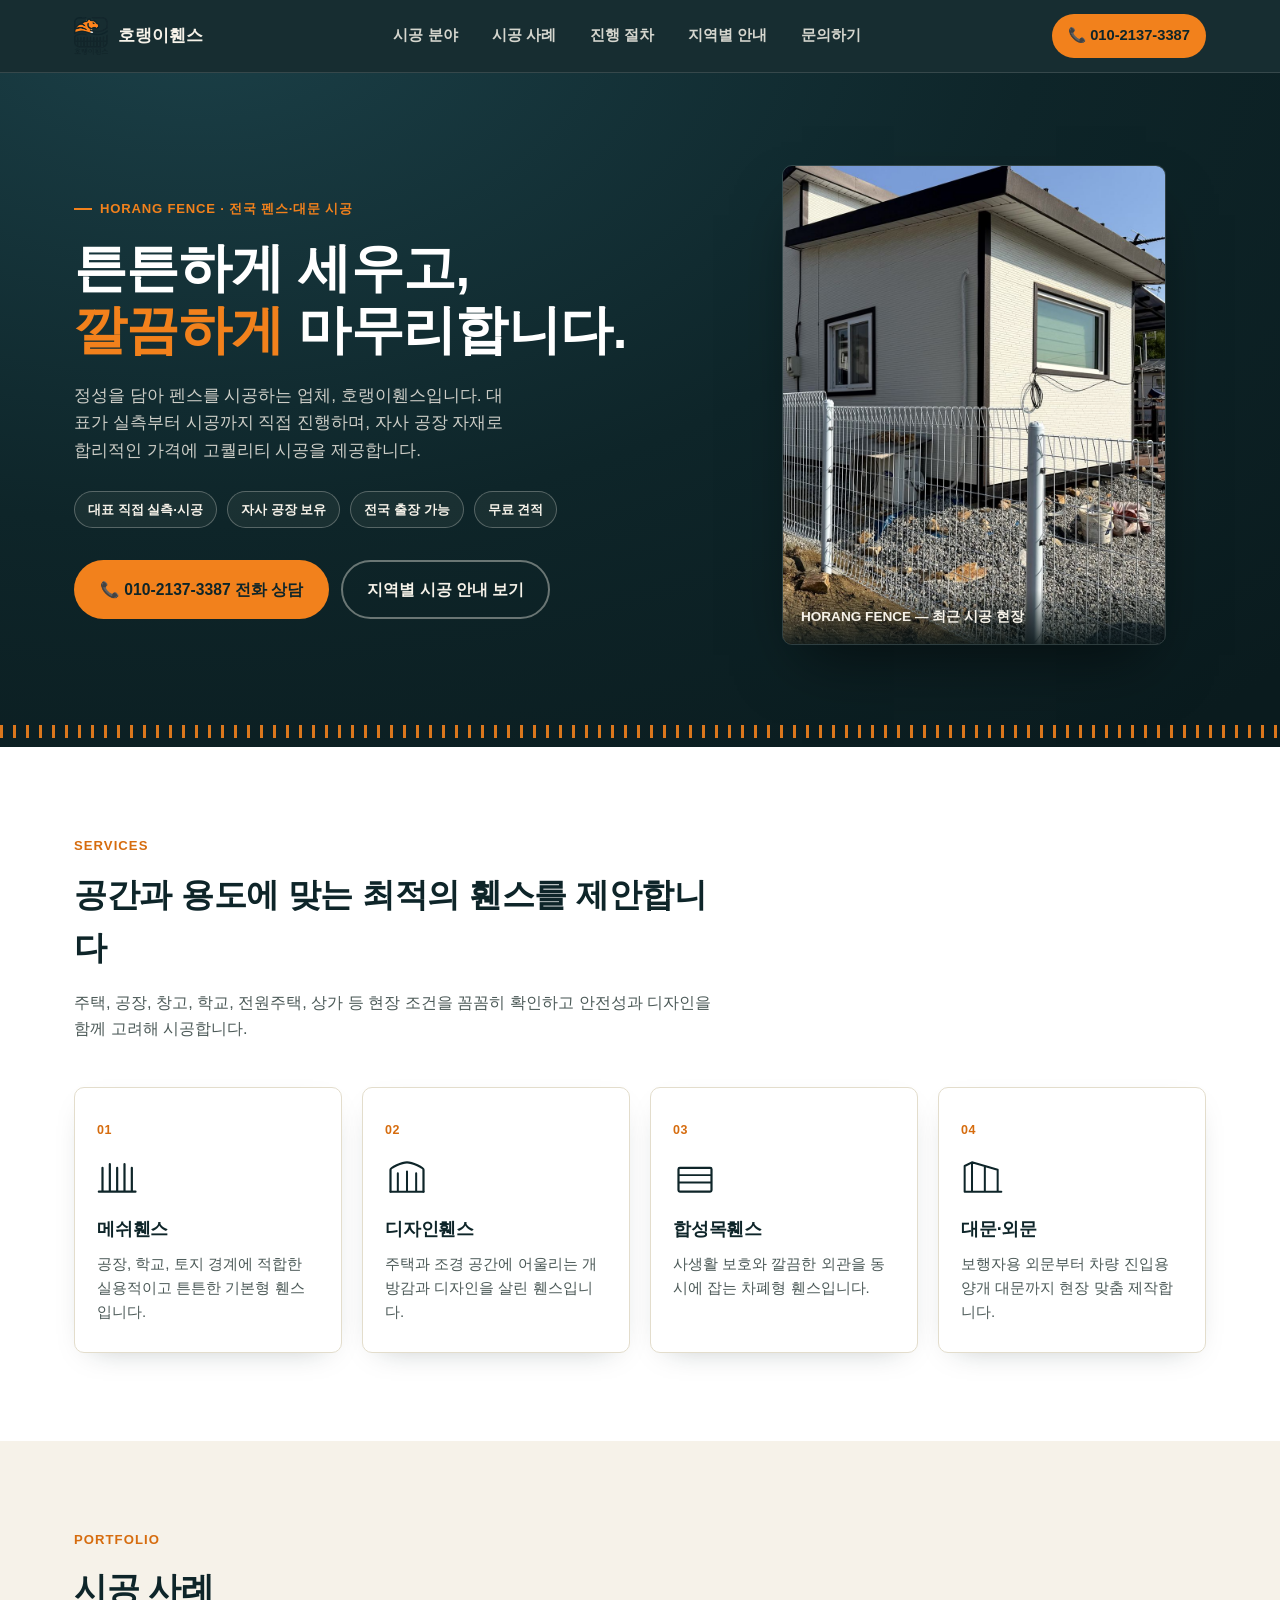
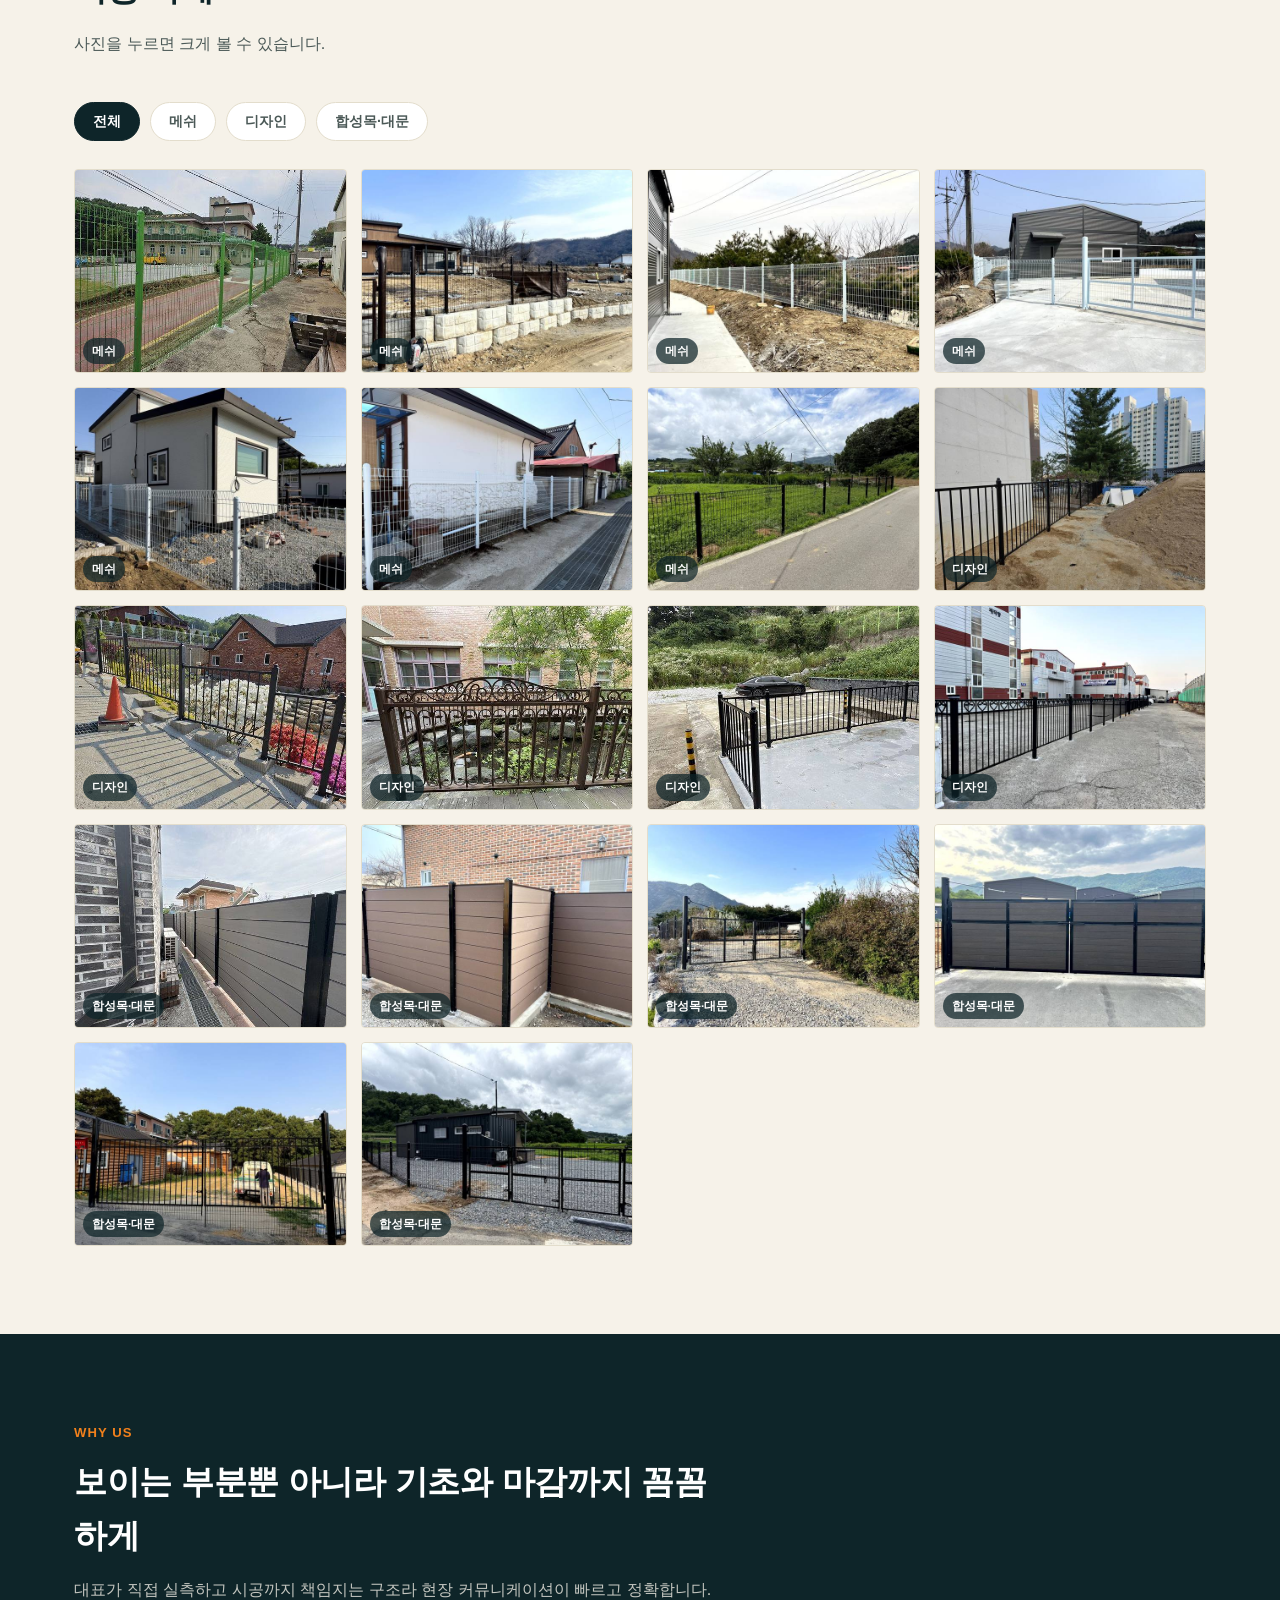
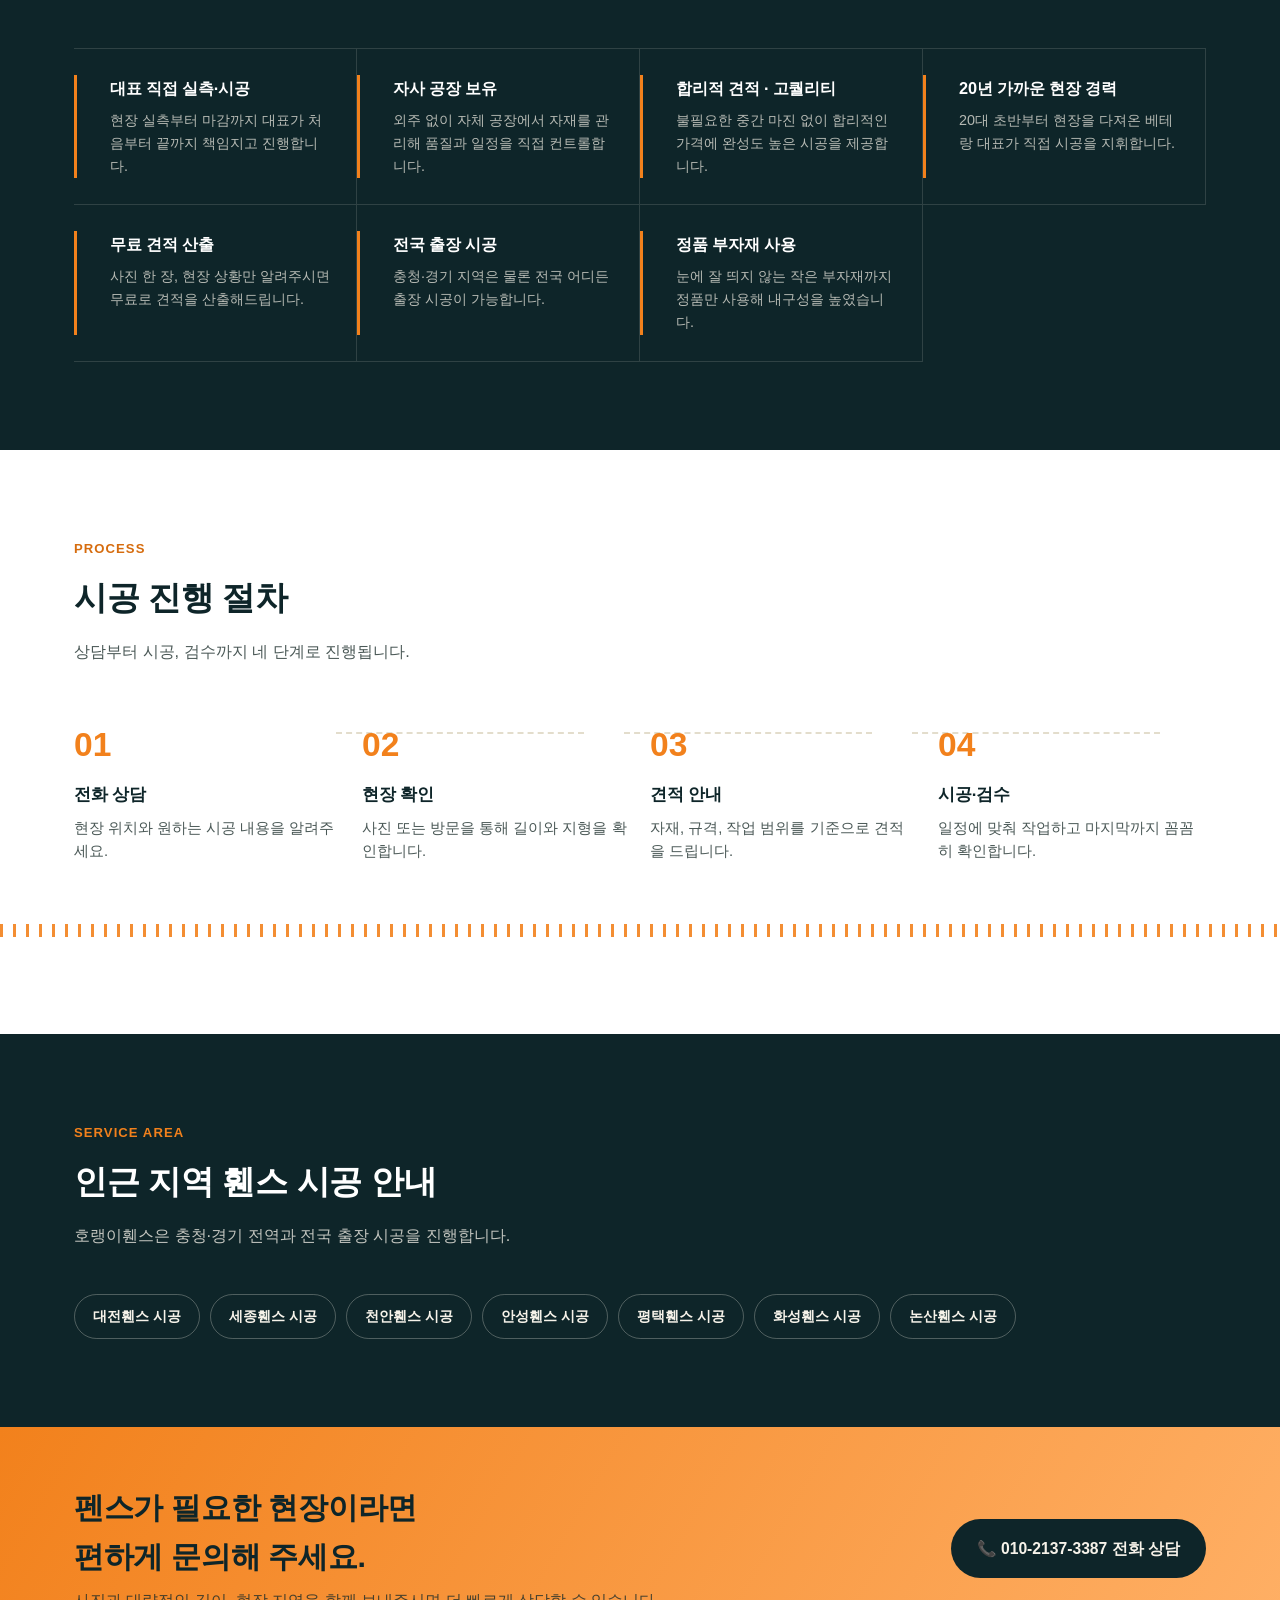
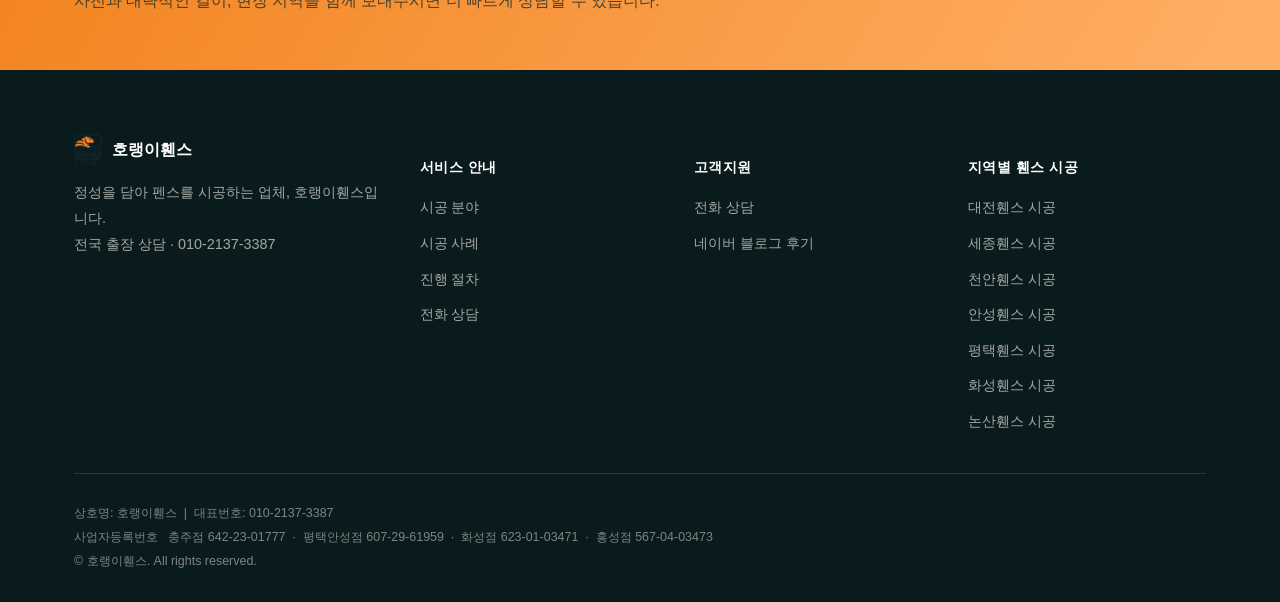
==== index.html @ 4e4700af "Add files via upload" ====
<!doctype html>
<html lang="ko">
<head>
<meta charset="UTF-8">
<meta name="viewport" content="width=device-width, initial-scale=1.0">
<title>호랭이휀스 | 전국 펜스·대문 맞춤 시공 (대전·세종·천안·안성·평택·화성·논산)</title>
<meta name="description" content="호랭이휀스은 대표가 실측부터 시공까지 직접 진행하는 전국 펜스·대문 시공 업체입니다. 대전휀스, 세종휀스, 천안휀스, 안성휀스, 평택휀스, 화성휀스, 논산휀스 등 지역별 무료 견적을 받아보세요.">
<meta name="keywords" content="대전휀스,세종휀스,천안휀스,안성휀스,평택휀스,화성휀스,논산휀스,펜스시공,메쉬휀스,디자인휀스,합성목휀스,대문시공">
<link rel="canonical" href="index.html">
<meta property="og:type" content="website">
<meta property="og:title" content="호랭이휀스 | 전국 펜스·대문 맞춤 시공 (대전·세종·천안·안성·평택·화성·논산)">
<meta property="og:description" content="호랭이휀스은 대표가 실측부터 시공까지 직접 진행하는 전국 펜스·대문 시공 업체입니다. 대전휀스, 세종휀스, 천안휀스, 안성휀스, 평택휀스, 화성휀스, 논산휀스 등 지역별 무료 견적을 받아보세요.">
<meta property="og:image" content="assets/work/work-01.jpg">
<meta property="og:locale" content="ko_KR">
<meta name="theme-color" content="#0E2529">
<link rel="stylesheet" href="css/style.css">
<script type="application/ld+json">
{
  "@context": "https://schema.org",
  "@type": "HomeAndConstructionBusiness",
  "name": "호랭이휀스",
  "image": "assets/logo.png",
  "telephone": "010-2137-3387",
  "areaServed": "전국",
  "url": "index.html"
}
</script>
</head>
<body>
<header class="site-header">
  <div class="container header-inner">
    <a href="index.html" class="brand"><img src="assets/logo.png" alt="호랭이휀스 로고" width="38" height="38">호랭이휀스</a>
    <nav class="main-nav" id="main-nav">
      <a href="index.html#services">시공 분야</a>
      <a href="index.html#works">시공 사례</a>
      <a href="index.html#process">진행 절차</a>
      <a href="index.html#areas">지역별 안내</a>
      <a href="index.html#contact">문의하기</a>
    </nav>
    <div style="display:flex; align-items:center; gap:10px;">
      <a href="tel:01021373387" class="header-cta">📞 010-2137-3387</a>
      <button class="nav-toggle" aria-label="메뉴 열기" aria-expanded="false"><span class="nav-toggle-icon"></span></button>
    </div>
  </div>
</header>
<div class="hero">
  <div class="container hero-inner">
    <div>
      <span class="eyebrow">Horang Fence · 전국 펜스·대문 시공</span>
      <h1>튼튼하게 세우고,<br><em>깔끔하게</em> 마무리합니다.</h1>
      <p class="lead">정성을 담아 펜스를 시공하는 업체, 호랭이휀스입니다. 대표가 실측부터 시공까지 직접 진행하며, 자사 공장 자재로 합리적인 가격에 고퀄리티 시공을 제공합니다.</p>
      <div class="hero-badges">
        <span class="badge">대표 직접 실측·시공</span>
        <span class="badge">자사 공장 보유</span>
        <span class="badge">전국 출장 가능</span>
        <span class="badge">무료 견적</span>
      </div>
      <div class="hero-cta">
        <a href="tel:01021373387" class="btn btn-primary">📞 010-2137-3387 전화 상담</a>
        <a href="#areas" class="btn btn-ghost">지역별 시공 안내 보기</a>
      </div>
    </div>
    <figure class="hero-figure">
      <img src="assets/work/work-14.jpg" alt="합성목휀스 시공 현장" width="1200" height="1500">
      <figcaption>HORANG FENCE — 최근 시공 현장</figcaption>
    </figure>
  </div>
  <div class="fencebar-rule"></div>
</div>
<section id="services">
  <div class="container">
    <div class="section-head">
      <span class="kicker">Services</span>
      <h2>공간과 용도에 맞는 최적의 휀스를 제안합니다</h2>
      <p>주택, 공장, 창고, 학교, 전원주택, 상가 등 현장 조건을 꼼꼼히 확인하고 안전성과 디자인을 함께 고려해 시공합니다.</p>
    </div>
    <div class="services-grid">
      <div class="service-card">
        <span class="num">01</span>
        <div class="icon"><svg viewBox="0 0 48 48" fill="none" xmlns="http://www.w3.org/2000/svg"><path d="M6 40V14M14 40V10M22 40V14M30 40V10M38 40V14M42 40H2" stroke="currentColor" stroke-width="2.4" stroke-linecap="round"/></svg></div>
        <h3>메쉬휀스</h3>
        <p>공장, 학교, 토지 경계에 적합한 실용적이고 튼튼한 기본형 휀스입니다.</p>
      </div>
      <div class="service-card">
        <span class="num">02</span>
        <div class="icon"><svg viewBox="0 0 48 48" fill="none" xmlns="http://www.w3.org/2000/svg"><path d="M6 40V16c0-2 12-8 18-8s18 6 18 8v24" stroke="currentColor" stroke-width="2.4" stroke-linecap="round" stroke-linejoin="round"/><path d="M6 40h36M14 40V20M24 40V18M34 40V20" stroke="currentColor" stroke-width="2.2" stroke-linecap="round"/></svg></div>
        <h3>디자인휀스</h3>
        <p>주택과 조경 공간에 어울리는 개방감과 디자인을 살린 휀스입니다.</p>
      </div>
      <div class="service-card">
        <span class="num">03</span>
        <div class="icon"><svg viewBox="0 0 48 48" fill="none" xmlns="http://www.w3.org/2000/svg"><rect x="6" y="14" width="36" height="26" rx="1.5" stroke="currentColor" stroke-width="2.4"/><path d="M6 22h36M6 30h36" stroke="currentColor" stroke-width="2"/></svg></div>
        <h3>합성목휀스</h3>
        <p>사생활 보호와 깔끔한 외관을 동시에 잡는 차폐형 휀스입니다.</p>
      </div>
      <div class="service-card">
        <span class="num">04</span>
        <div class="icon"><svg viewBox="0 0 48 48" fill="none" xmlns="http://www.w3.org/2000/svg"><path d="M4 40V12M4 12l8-4v32M12 8l14 4v28M26 12l14 4v24M4 40h40" stroke="currentColor" stroke-width="2.2" stroke-linecap="round" stroke-linejoin="round"/></svg></div>
        <h3>대문·외문</h3>
        <p>보행자용 외문부터 차량 진입용 양개 대문까지 현장 맞춤 제작합니다.</p>
      </div>
    </div>
  </div>
</section>
<section id="works" class="section-cream">
  <div class="container">
    <div class="section-head">
      <span class="kicker">Portfolio</span>
      <h2>시공 사례</h2>
      <p>사진을 누르면 크게 볼 수 있습니다.</p>
    </div>
    <div class="gallery-tabs">
      <button class="gallery-tab is-active" data-filter="all">전체</button>
      <button class="gallery-tab" data-filter="mesh">메쉬</button>
      <button class="gallery-tab" data-filter="design">디자인</button>
      <button class="gallery-tab" data-filter="composite">합성목·대문</button>
    </div>
    <div class="gallery-grid">
      <div class="gallery-item" data-cat="mesh" data-full="assets/work/work-03.jpg">
        <img src="assets/work-thumb/work-03.jpg" alt="메쉬휀스 시공 - 학교 경계" loading="lazy" width="640" height="480">
        <span class="tag">메쉬</span>
      </div>
      <div class="gallery-item" data-cat="mesh" data-full="assets/work/work-08.jpg">
        <img src="assets/work-thumb/work-08.jpg" alt="메쉬휀스 시공 - 부지 경계 옹벽" loading="lazy" width="640" height="480">
        <span class="tag">메쉬</span>
      </div>
      <div class="gallery-item" data-cat="mesh" data-full="assets/work/work-09.jpg">
        <img src="assets/work-thumb/work-09.jpg" alt="메쉬휀스 시공 - 전원주택 부지" loading="lazy" width="640" height="480">
        <span class="tag">메쉬</span>
      </div>
      <div class="gallery-item" data-cat="mesh" data-full="assets/work/work-11.jpg">
        <img src="assets/work-thumb/work-11.jpg" alt="메쉬휀스 시공 - 공장 진입로" loading="lazy" width="640" height="480">
        <span class="tag">메쉬</span>
      </div>
      <div class="gallery-item" data-cat="mesh" data-full="assets/work/work-14.jpg">
        <img src="assets/work-thumb/work-14.jpg" alt="메쉬휀스 시공 - 주택 외곽" loading="lazy" width="640" height="480">
        <span class="tag">메쉬</span>
      </div>
      <div class="gallery-item" data-cat="mesh" data-full="assets/work/work-15.jpg">
        <img src="assets/work-thumb/work-15.jpg" alt="메쉬휀스 시공 - 주택 마당" loading="lazy" width="640" height="480">
        <span class="tag">메쉬</span>
      </div>
      <div class="gallery-item" data-cat="mesh" data-full="assets/work/work-17.jpg">
        <img src="assets/work-thumb/work-17.jpg" alt="메쉬휀스 시공 - 농지 경계" loading="lazy" width="640" height="480">
        <span class="tag">메쉬</span>
      </div>
      <div class="gallery-item" data-cat="design" data-full="assets/work/work-01.jpg">
        <img src="assets/work-thumb/work-01.jpg" alt="디자인휀스 시공 - 아파트 옹벽 상단" loading="lazy" width="640" height="480">
        <span class="tag">디자인</span>
      </div>
      <div class="gallery-item" data-cat="design" data-full="assets/work/work-02.jpg">
        <img src="assets/work-thumb/work-02.jpg" alt="디자인휀스 시공 - 주택 화단" loading="lazy" width="640" height="480">
        <span class="tag">디자인</span>
      </div>
      <div class="gallery-item" data-cat="design" data-full="assets/work/work-04.jpg">
        <img src="assets/work-thumb/work-04.jpg" alt="디자인휀스 시공 - 조경 데크" loading="lazy" width="640" height="480">
        <span class="tag">디자인</span>
      </div>
      <div class="gallery-item" data-cat="design" data-full="assets/work/work-06.jpg">
        <img src="assets/work-thumb/work-06.jpg" alt="디자인휀스 시공 - 주차장 경계" loading="lazy" width="640" height="480">
        <span class="tag">디자인</span>
      </div>
      <div class="gallery-item" data-cat="design" data-full="assets/work/work-10.jpg">
        <img src="assets/work-thumb/work-10.jpg" alt="디자인휀스 시공 - 공장 하트무늬" loading="lazy" width="640" height="480">
        <span class="tag">디자인</span>
      </div>
      <div class="gallery-item" data-cat="composite" data-full="assets/work/work-05.jpg">
        <img src="assets/work-thumb/work-05.jpg" alt="합성목휀스 시공 - 주택 차폐" loading="lazy" width="640" height="480">
        <span class="tag">합성목·대문</span>
      </div>
      <div class="gallery-item" data-cat="composite" data-full="assets/work/work-07.jpg">
        <img src="assets/work-thumb/work-07.jpg" alt="합성목휀스 시공 - 모서리 마감" loading="lazy" width="640" height="480">
        <span class="tag">합성목·대문</span>
      </div>
      <div class="gallery-item" data-cat="composite" data-full="assets/work/work-12.jpg">
        <img src="assets/work-thumb/work-12.jpg" alt="대문 시공 - 농가 진입로" loading="lazy" width="640" height="480">
        <span class="tag">합성목·대문</span>
      </div>
      <div class="gallery-item" data-cat="composite" data-full="assets/work/work-13.jpg">
        <img src="assets/work-thumb/work-13.jpg" alt="대문 시공 - 공장 창고" loading="lazy" width="640" height="480">
        <span class="tag">합성목·대문</span>
      </div>
      <div class="gallery-item" data-cat="composite" data-full="assets/work/work-16.jpg">
        <img src="assets/work-thumb/work-16.jpg" alt="대문 시공 - 전원주택" loading="lazy" width="640" height="480">
        <span class="tag">합성목·대문</span>
      </div>
      <div class="gallery-item" data-cat="composite" data-full="assets/work/work-18.jpg">
        <img src="assets/work-thumb/work-18.jpg" alt="대문 시공 - 컨테이너 하우스" loading="lazy" width="640" height="480">
        <span class="tag">합성목·대문</span>
      </div>
    </div>
  </div>
</section>
<section class="section-navy">
  <div class="container">
    <div class="section-head">
      <span class="kicker">Why Us</span>
      <h2>보이는 부분뿐 아니라 기초와 마감까지 꼼꼼하게</h2>
      <p>대표가 직접 실측하고 시공까지 책임지는 구조라 현장 커뮤니케이션이 빠르고 정확합니다.</p>
    </div>
    <div class="why-grid">
      <div class="why-item">
        <h4>대표 직접 실측·시공</h4>
        <p>현장 실측부터 마감까지 대표가 처음부터 끝까지 책임지고 진행합니다.</p>
      </div>
      <div class="why-item">
        <h4>자사 공장 보유</h4>
        <p>외주 없이 자체 공장에서 자재를 관리해 품질과 일정을 직접 컨트롤합니다.</p>
      </div>
      <div class="why-item">
        <h4>합리적 견적 · 고퀄리티</h4>
        <p>불필요한 중간 마진 없이 합리적인 가격에 완성도 높은 시공을 제공합니다.</p>
      </div>
      <div class="why-item">
        <h4>20년 가까운 현장 경력</h4>
        <p>20대 초반부터 현장을 다져온 베테랑 대표가 직접 시공을 지휘합니다.</p>
      </div>
      <div class="why-item">
        <h4>무료 견적 산출</h4>
        <p>사진 한 장, 현장 상황만 알려주시면 무료로 견적을 산출해드립니다.</p>
      </div>
      <div class="why-item">
        <h4>전국 출장 시공</h4>
        <p>충청·경기 지역은 물론 전국 어디든 출장 시공이 가능합니다.</p>
      </div>
      <div class="why-item">
        <h4>정품 부자재 사용</h4>
        <p>눈에 잘 띄지 않는 작은 부자재까지 정품만 사용해 내구성을 높였습니다.</p>
      </div>
    </div>
  </div>
</section>
<section id="process">
  <div class="container">
    <div class="section-head">
      <span class="kicker">Process</span>
      <h2>시공 진행 절차</h2>
      <p>상담부터 시공, 검수까지 네 단계로 진행됩니다.</p>
    </div>
    <div class="process-list">
      <div class="process-item">
        <span class="step-no">01</span>
        <h4>전화 상담</h4>
        <p>현장 위치와 원하는 시공 내용을 알려주세요.</p>
      </div>
      <div class="process-item">
        <span class="step-no">02</span>
        <h4>현장 확인</h4>
        <p>사진 또는 방문을 통해 길이와 지형을 확인합니다.</p>
      </div>
      <div class="process-item">
        <span class="step-no">03</span>
        <h4>견적 안내</h4>
        <p>자재, 규격, 작업 범위를 기준으로 견적을 드립니다.</p>
      </div>
      <div class="process-item">
        <span class="step-no">04</span>
        <h4>시공·검수</h4>
        <p>일정에 맞춰 작업하고 마지막까지 꼼꼼히 확인합니다.</p>
      </div>
    </div>
  </div>
  <div class="fencebar-rule" style="margin-top:60px;"></div>
</section>
<section id="areas" class="section-navy">
  <div class="container">
    <div class="section-head">
      <span class="kicker">Service Area</span>
      <h2>인근 지역 휀스 시공 안내</h2>
      <p>호랭이휀스은 충청·경기 전역과 전국 출장 시공을 진행합니다.</p>
    </div>
    <div class="related-cities">
        <a class="" href="daejeon.html">대전휀스 시공</a>
        <a class="" href="sejong.html">세종휀스 시공</a>
        <a class="" href="cheonan.html">천안휀스 시공</a>
        <a class="" href="anseong.html">안성휀스 시공</a>
        <a class="" href="pyeongtaek.html">평택휀스 시공</a>
        <a class="" href="hwaseong.html">화성휀스 시공</a>
        <a class="" href="nonsan.html">논산휀스 시공</a>
        
    </div>
  </div>
</section>
<div class="cta-band">
  <div class="container inner">
    <div>
      <h2>펜스가 필요한 현장이라면<br>편하게 문의해 주세요.</h2>
      <p>사진과 대략적인 길이, 현장 지역을 함께 보내주시면 더 빠르게 상담할 수 있습니다.</p>
    </div>
    <a href="tel:01021373387" class="btn btn-dark">📞 010-2137-3387 전화 상담</a>
  </div>
</div>
<footer class="site-footer">
  <div class="container">
    <div class="footer-grid">
      <div>
        <div class="footer-brand"><img src="assets/logo.png" alt="호랭이휀스 로고">호랭이휀스</div>
        <p style="font-size:.9rem; line-height:1.8;">정성을 담아 펜스를 시공하는 업체, 호랭이휀스입니다.<br>전국 출장 상담 · 010-2137-3387</p>
      </div>
      <div class="footer-col">
        <h5>서비스 안내</h5>
        <ul>
          <li><a href="index.html#services">시공 분야</a></li>
          <li><a href="index.html#works">시공 사례</a></li>
          <li><a href="index.html#process">진행 절차</a></li>
          <li><a href="index.html#contact">전화 상담</a></li>
        </ul>
      </div>
      <div class="footer-col">
        <h5>고객지원</h5>
        <ul>
          <li><a href="tel:01021373387">전화 상담</a></li>
          <li><a href="https://blog.naver.com/hanbada100" target="_blank" rel="noopener">네이버 블로그 후기</a></li>
        </ul>
      </div>
      <div class="footer-col">
        <h5>지역별 휀스 시공</h5>
        <ul>
        <li><a href="daejeon.html">대전휀스 시공</a></li>
        <li><a href="sejong.html">세종휀스 시공</a></li>
        <li><a href="cheonan.html">천안휀스 시공</a></li>
        <li><a href="anseong.html">안성휀스 시공</a></li>
        <li><a href="pyeongtaek.html">평택휀스 시공</a></li>
        <li><a href="hwaseong.html">화성휀스 시공</a></li>
        <li><a href="nonsan.html">논산휀스 시공</a></li>
        </ul>
      </div>
    </div>
    <div class="footer-bottom">
      <div class="footer-legal">
        상호명: 호랭이휀스 &nbsp;|&nbsp; 대표번호: 010-2137-3387<br>
        사업자등록번호 &nbsp; 충주점 642-23-01777 &nbsp;·&nbsp;
        평택안성점 607-29-61959 &nbsp;·&nbsp;
        화성점 623-01-03471 &nbsp;·&nbsp;
        홍성점 567-04-03473<br>
        © 호랭이휀스. All rights reserved.
      </div>
    </div>
  </div>
</footer>
<div class="lightbox" id="lightbox">
  <button class="lightbox-close" aria-label="닫기">&times;</button>
  <img src="" alt="">
</div>
<script src="js/main.js"></script>
</body>
</html>
---- css/style.css ----
/* ===========================================================
   호랭이휀스 — brand tokens
   =========================================================== */
:root{
  --navy: #0E2529;
  --navy-2: #14343A;
  --navy-3: #1B4048;
  --orange: #F2811C;
  --orange-dark: #D66C0E;
  --cream: #F6F2E9;
  --paper: #FFFFFF;
  --ink: #17221F;
  --ink-soft: #4B5957;
  --line: #E3DDCC;
  --line-dark: rgba(246,242,233,0.14);

  --font-display: "Pretendard", -apple-system, "Malgun Gothic", sans-serif;
  --font-body: "Pretendard", -apple-system, "Malgun Gothic", sans-serif;

  --radius: 4px;
  --radius-lg: 10px;
  --shadow-card: 0 10px 30px -18px rgba(14,37,41,0.35);
  --maxw: 1180px;
}

@font-face{
  font-family: "Pretendard";
  src: url("https://cdn.jsdelivr.net/gh/orioncactus/pretendard@v1.3.9/dist/web/variable/woff2/PretendardVariable.woff2") format("woff2-variations");
  font-weight: 45 920;
  font-display: swap;
}

*, *::before, *::after{ box-sizing: border-box; }
html{ scroll-behavior: smooth; }
body{
  margin:0;
  font-family: var(--font-body);
  color: var(--ink);
  background: var(--paper);
  -webkit-font-smoothing: antialiased;
  line-height: 1.6;
}
img{ max-width:100%; display:block; }
a{ color: inherit; text-decoration:none; }
ul{ margin:0; padding:0; list-style:none; }
h1,h2,h3,h4{ margin:0; font-family: var(--font-display); font-weight:800; letter-spacing:-0.01em; }
p{ margin:0; }
button{ font-family:inherit; cursor:pointer; }
:focus-visible{ outline: 3px solid var(--orange); outline-offset: 2px; }
.container{ max-width: var(--maxw); margin:0 auto; padding: 0 24px; }
.visually-hidden{ position:absolute; width:1px;height:1px; overflow:hidden; clip:rect(0,0,0,0); white-space:nowrap; }

/* ---------- fence-bar signature motif ---------- */
.fencebar-rule{
  --bar: 3px;
  --gap: 10px;
  height: 22px;
  background-image: repeating-linear-gradient(
    to right, var(--orange) 0 var(--bar), transparent var(--bar) calc(var(--bar) + var(--gap))
  );
  background-position: top;
  background-repeat: repeat-x;
  background-size: auto 60%;
  opacity: 0.9;
}
.fencebar-rule.dark{ background-image: repeating-linear-gradient(to right, var(--navy) 0 var(--bar), transparent var(--bar) calc(var(--bar) + var(--gap))); }

/* ===========================================================
   Header
   =========================================================== */
.site-header{
  position: sticky; top:0; z-index:50;
  background: rgba(14,37,41,0.96);
  backdrop-filter: blur(6px);
  border-bottom: 1px solid var(--line-dark);
  transition: box-shadow .2s ease;
}
.site-header.is-scrolled{ box-shadow: 0 8px 24px -16px rgba(0,0,0,0.6); }
.header-inner{
  display:flex; align-items:center; justify-content:space-between;
  height: 72px;
}
.brand{ display:flex; align-items:center; gap:10px; color: var(--cream); font-family: var(--font-display); font-weight:800; font-size: 1.05rem; }
.brand img{ height:38px; width:auto; }
.main-nav{ display:flex; align-items:center; gap: 30px; }
.main-nav a{ color: rgba(246,242,233,0.86); font-size:.95rem; font-weight:600; padding: 6px 2px; border-bottom: 2px solid transparent; }
.main-nav a:hover{ color: var(--orange); border-bottom-color: var(--orange); }
.header-cta{
  display:flex; align-items:center; gap:8px;
  background: var(--orange); color: var(--navy);
  font-weight:800; font-size:.92rem;
  padding: 10px 16px; border-radius: 999px;
  white-space:nowrap;
}
.header-cta:hover{ background: #ffb066; }
.nav-toggle{ display:none; background:none; border:0; padding:8px; }
.nav-toggle span, .nav-toggle::before, .nav-toggle::after{ display:none; }
.nav-toggle-icon{ width:24px; height:2px; background:var(--cream); position:relative; display:block; }
.nav-toggle-icon::before, .nav-toggle-icon::after{ content:""; position:absolute; left:0; width:24px; height:2px; background:var(--cream); }
.nav-toggle-icon::before{ top:-7px; }
.nav-toggle-icon::after{ top:7px; }

/* ===========================================================
   Hero
   =========================================================== */
.hero{
  position:relative;
  background: radial-gradient(120% 140% at 15% -10%, var(--navy-3) 0%, var(--navy) 55%, #0A1B1E 100%);
  color: var(--cream);
  overflow:hidden;
  padding: 76px 0 0;
}
.hero-inner{
  position:relative; z-index:2;
  display:grid; grid-template-columns: 1.15fr .85fr; gap: 40px; align-items:center;
  padding-bottom: 64px;
}
.eyebrow{
  display:inline-flex; align-items:center; gap:8px;
  font-size:.82rem; font-weight:700; letter-spacing:.06em;
  color: var(--orange); text-transform:uppercase;
  margin-bottom: 18px;
}
.eyebrow::before{ content:""; width:18px; height:2px; background:var(--orange); display:inline-block; }
.hero h1{
  font-size: clamp(2.1rem, 4.2vw, 3.3rem);
  line-height:1.18;
  color:#fff;
}
.hero h1 em{ font-style:normal; color: var(--orange); }
.hero p.lead{
  margin-top:20px; font-size:1.08rem; color: rgba(246,242,233,0.82);
  max-width: 46ch;
}
.hero-badges{ display:flex; flex-wrap:wrap; gap:10px; margin-top: 26px; }
.badge{
  font-size:.82rem; font-weight:700; color: var(--cream);
  border: 1px solid rgba(246,242,233,0.28);
  padding: 7px 13px; border-radius: 999px;
  background: rgba(246,242,233,0.05);
}
.hero-cta{ display:flex; gap:12px; margin-top: 32px; flex-wrap:wrap; }
.btn{
  display:inline-flex; align-items:center; justify-content:center; gap:8px;
  padding: 15px 24px; border-radius: 999px; font-weight:800; font-size:.98rem;
  border: 2px solid transparent; transition: transform .15s ease, background .15s ease, color .15s ease;
}
.btn-primary{ background: var(--orange); color: var(--navy); }
.btn-primary:hover{ background:#ffb066; transform: translateY(-1px); }
.btn-ghost{ border-color: rgba(246,242,233,0.4); color: var(--cream); }
.btn-ghost:hover{ border-color: var(--orange); color: var(--orange); }
.btn-dark{ background: var(--navy); color: var(--cream); }
.btn-dark:hover{ background: var(--navy-3); }

.hero-figure{
  position:relative; border-radius: var(--radius-lg); overflow:hidden;
  aspect-ratio: 4/5; box-shadow: 0 30px 60px -20px rgba(0,0,0,0.55);
  border: 1px solid rgba(246,242,233,0.15);
}
.hero-figure img{ width:100%; height:100%; object-fit:cover; }
.hero-figure figcaption{
  position:absolute; left:0; right:0; bottom:0;
  padding: 16px 18px; font-size:.85rem; font-weight:700;
  background: linear-gradient(to top, rgba(9,22,24,0.85), transparent);
  color: var(--cream);
}
.hero .fencebar-rule{ position:relative; z-index:2; }

/* ===========================================================
   Sections
   =========================================================== */
section{ padding: 88px 0; }
.section-cream{ background: var(--cream); }
.section-navy{ background: var(--navy); color: var(--cream); }
.section-head{ max-width: 640px; margin-bottom: 46px; }
.section-head .kicker{
  display:block; font-size:.82rem; font-weight:800; letter-spacing:.08em; text-transform:uppercase;
  color: var(--orange-dark); margin-bottom: 12px;
}
.section-navy .section-head .kicker{ color: var(--orange); }
.section-head h2{ font-size: clamp(1.6rem, 2.6vw, 2.15rem); color: var(--navy); }
.section-navy .section-head h2{ color:#fff; }
.section-head p{ margin-top:14px; color: var(--ink-soft); font-size:1.02rem; }
.section-navy .section-head p{ color: rgba(246,242,233,0.78); }

/* local intro copy block */
.intro-copy{ display:grid; grid-template-columns: repeat(2, 1fr); gap: 36px; }
.intro-copy p{ color: var(--ink-soft); font-size:1.02rem; }
.intro-copy p + p{ margin-top:14px; }

/* services */
.services-grid{ display:grid; grid-template-columns: repeat(4, 1fr); gap: 20px; }
.service-card{
  background: var(--paper); border: 1px solid var(--line); border-radius: var(--radius-lg);
  padding: 28px 22px; box-shadow: var(--shadow-card);
}
.service-card .num{ font-size:.78rem; font-weight:800; color: var(--orange-dark); letter-spacing:.05em; }
.service-card .icon{ width:44px; height:44px; margin: 14px 0 16px; color: var(--navy); }
.service-card h3{ font-size:1.12rem; color: var(--navy); margin-bottom:8px; }
.service-card p{ color: var(--ink-soft); font-size:.94rem; }

/* why-us */
.why-grid{ display:grid; grid-template-columns: repeat(4,1fr); gap: 0; border-top:1px solid var(--line-dark); }
.why-item{
  padding: 26px 22px; border-bottom:1px solid var(--line-dark); border-right:1px solid var(--line-dark);
  position:relative;
}
.why-item::before{ content:""; position:absolute; left:0; top:26px; bottom:26px; width:3px; background:var(--orange); }
.why-item h4{ font-size:1.02rem; color:#fff; margin-bottom:8px; padding-left:14px; }
.why-item p{ font-size:.9rem; color: rgba(246,242,233,0.72); padding-left:14px; }

/* gallery */
.gallery-tabs{ display:flex; gap:10px; margin-bottom: 28px; flex-wrap:wrap; }
.gallery-tab{
  padding: 9px 18px; border-radius: 999px; border:1px solid var(--line); font-weight:700; font-size:.88rem;
  color: var(--ink-soft); background:#fff;
}
.gallery-tab.is-active, .gallery-tab:hover{ background: var(--navy); color:#fff; border-color:var(--navy); }
.gallery-grid{ display:grid; grid-template-columns: repeat(4, 1fr); gap: 14px; }
.gallery-item{
  position:relative; aspect-ratio: 4/3; border-radius: var(--radius); overflow:hidden; cursor: zoom-in;
  border:1px solid var(--line);
}
.gallery-item img{ width:100%; height:100%; object-fit:cover; transition: transform .35s ease; }
.gallery-item:hover img{ transform: scale(1.06); }
.gallery-item .tag{
  position:absolute; left:8px; bottom:8px; font-size:.72rem; font-weight:800; color:#fff;
  background: rgba(14,37,41,0.72); padding: 4px 9px; border-radius: 999px;
}

/* process */
.process-list{ display:grid; grid-template-columns: repeat(4,1fr); gap: 20px; counter-reset: step; }
.process-item{ position:relative; padding-top: 8px; }
.process-item .step-no{
  font-family: var(--font-display); font-size:2.1rem; font-weight:800; color: var(--orange);
  display:block; margin-bottom: 10px;
}
.process-item h4{ font-size:1.05rem; color: var(--navy); margin-bottom:8px; }
.process-item p{ font-size:.92rem; color: var(--ink-soft); }
.process-item:not(:last-child)::after{
  content:""; position:absolute; top:22px; left:calc(100% - 6px); width: calc(100% - 20px);
  border-top: 2px dashed var(--line);
  display:none;
}
@media(min-width: 900px){ .process-item:not(:last-child)::after{ display:block; } }

/* branch / contact card */
.branch-card{
  display:grid; grid-template-columns: 1.1fr .9fr; gap:0;
  background:#fff; border:1px solid var(--line); border-radius: var(--radius-lg); overflow:hidden;
  box-shadow: var(--shadow-card);
}
.branch-info{ padding: 40px; }
.branch-info h3{ color: var(--navy); font-size:1.4rem; margin-bottom:6px; }
.branch-info .sub{ color: var(--ink-soft); font-size:.96rem; margin-bottom: 24px; }
.branch-table{ width:100%; border-collapse:collapse; }
.branch-table th, .branch-table td{ text-align:left; padding: 11px 0; border-top:1px solid var(--line); font-size:.94rem; }
.branch-table th{ width: 120px; color: var(--ink-soft); font-weight:700; }
.branch-table td{ color: var(--navy); font-weight:700; }
.branch-cta{
  background: var(--navy); color:#fff; padding: 40px;
  display:flex; flex-direction:column; justify-content:center; gap:16px;
}
.branch-cta .big-phone{ font-family: var(--font-display); font-size:1.7rem; font-weight:800; color:#fff; }
.branch-cta p{ color: rgba(246,242,233,0.75); font-size:.92rem; }

/* FAQ */
.faq-list{ display:flex; flex-direction:column; gap:0; border-top:1px solid var(--line); }
.faq-item{ border-bottom:1px solid var(--line); padding: 22px 0; }
.faq-q{ display:flex; gap:12px; font-weight:800; color: var(--navy); font-size:1.02rem; }
.faq-q .q-mark{ color: var(--orange); }
.faq-a{ margin-top:10px; padding-left: 26px; color: var(--ink-soft); font-size:.96rem; }

/* related cities */
.related-cities{ display:flex; flex-wrap:wrap; gap:10px; }
.related-cities a{
  padding: 10px 18px; border-radius: 999px; border:1px solid rgba(246,242,233,0.28);
  font-weight:700; font-size:.9rem; color: var(--cream);
}
.related-cities a:hover{ background: var(--orange); border-color: var(--orange); color: var(--navy); }
.related-cities a.current{ background: var(--orange); border-color: var(--orange); color: var(--navy); }

/* bottom CTA band */
.cta-band{
  background: linear-gradient(120deg, var(--orange) 0%, #ffb066 100%);
  color: var(--navy);
  padding: 56px 0;
}
.cta-band .inner{ display:flex; align-items:center; justify-content:space-between; gap:24px; flex-wrap:wrap; }
.cta-band h2{ font-size: clamp(1.4rem, 2.4vw, 1.9rem); color: var(--navy); }
.cta-band p{ margin-top:8px; color: rgba(14,37,41,0.75); }
.cta-band .btn-dark{ flex-shrink:0; }

/* ===========================================================
   Footer
   =========================================================== */
.site-footer{ background: #0A1B1E; color: rgba(246,242,233,0.65); padding: 64px 0 28px; }
.footer-grid{ display:grid; grid-template-columns: 1.3fr 1fr 1fr 1fr; gap: 36px; padding-bottom: 40px; border-bottom: 1px solid var(--line-dark); }
.footer-brand{ display:flex; align-items:center; gap:10px; color:#fff; font-weight:800; font-family:var(--font-display); margin-bottom:14px; }
.footer-brand img{ height:32px; }
.footer-col h5{ color:#fff; font-size:.85rem; letter-spacing:.04em; margin-bottom:16px; }
.footer-col ul{ display:flex; flex-direction:column; gap:10px; }
.footer-col a{ font-size:.88rem; }
.footer-col a:hover{ color: var(--orange); }
.footer-bottom{ padding-top: 28px; display:flex; justify-content:space-between; flex-wrap:wrap; gap:12px; font-size:.82rem; }
.footer-legal{ font-size:.78rem; line-height:1.9; opacity:.75; }

/* ===========================================================
   Lightbox
   =========================================================== */
.lightbox{
  position:fixed; inset:0; background: rgba(9,20,22,0.92); display:none;
  align-items:center; justify-content:center; z-index:200; padding: 40px;
}
.lightbox.is-open{ display:flex; }
.lightbox img{ max-width: 92vw; max-height: 86vh; border-radius: 6px; }
.lightbox-close{
  position:absolute; top:22px; right:26px; color:#fff; font-size:1.6rem; background:none; border:0; line-height:1;
}

/* ===========================================================
   Responsive
   =========================================================== */
@media (max-width: 980px){
  .main-nav{ position:fixed; inset: 72px 0 0 0; background: var(--navy); flex-direction:column; padding: 30px 24px; gap: 22px; transform: translateX(100%); transition: transform .25s ease; align-items:flex-start; }
  .main-nav.is-open{ transform: translateX(0); }
  .nav-toggle{ display:block; }
  .header-cta{ padding: 9px 13px; font-size:.85rem; }
  .hero-inner{ grid-template-columns: 1fr; }
  .hero-figure{ aspect-ratio: 16/10; }
  .intro-copy{ grid-template-columns: 1fr; }
  .services-grid{ grid-template-columns: repeat(2,1fr); }
  .why-grid{ grid-template-columns: repeat(2,1fr); }
  .gallery-grid{ grid-template-columns: repeat(2,1fr); }
  .process-list{ grid-template-columns: repeat(2,1fr); }
  .branch-card{ grid-template-columns: 1fr; }
  .footer-grid{ grid-template-columns: 1fr 1fr; }
}
@media (max-width: 560px){
  section{ padding: 60px 0; }
  .services-grid, .why-grid, .gallery-grid, .process-list{ grid-template-columns: 1fr 1fr; }
  .footer-grid{ grid-template-columns: 1fr; }
  .cta-band .inner{ flex-direction:column; align-items:flex-start; }
}

@media (prefers-reduced-motion: reduce){
  *{ animation-duration: 0.001ms !important; transition-duration: 0.001ms !important; scroll-behavior:auto !important; }
}
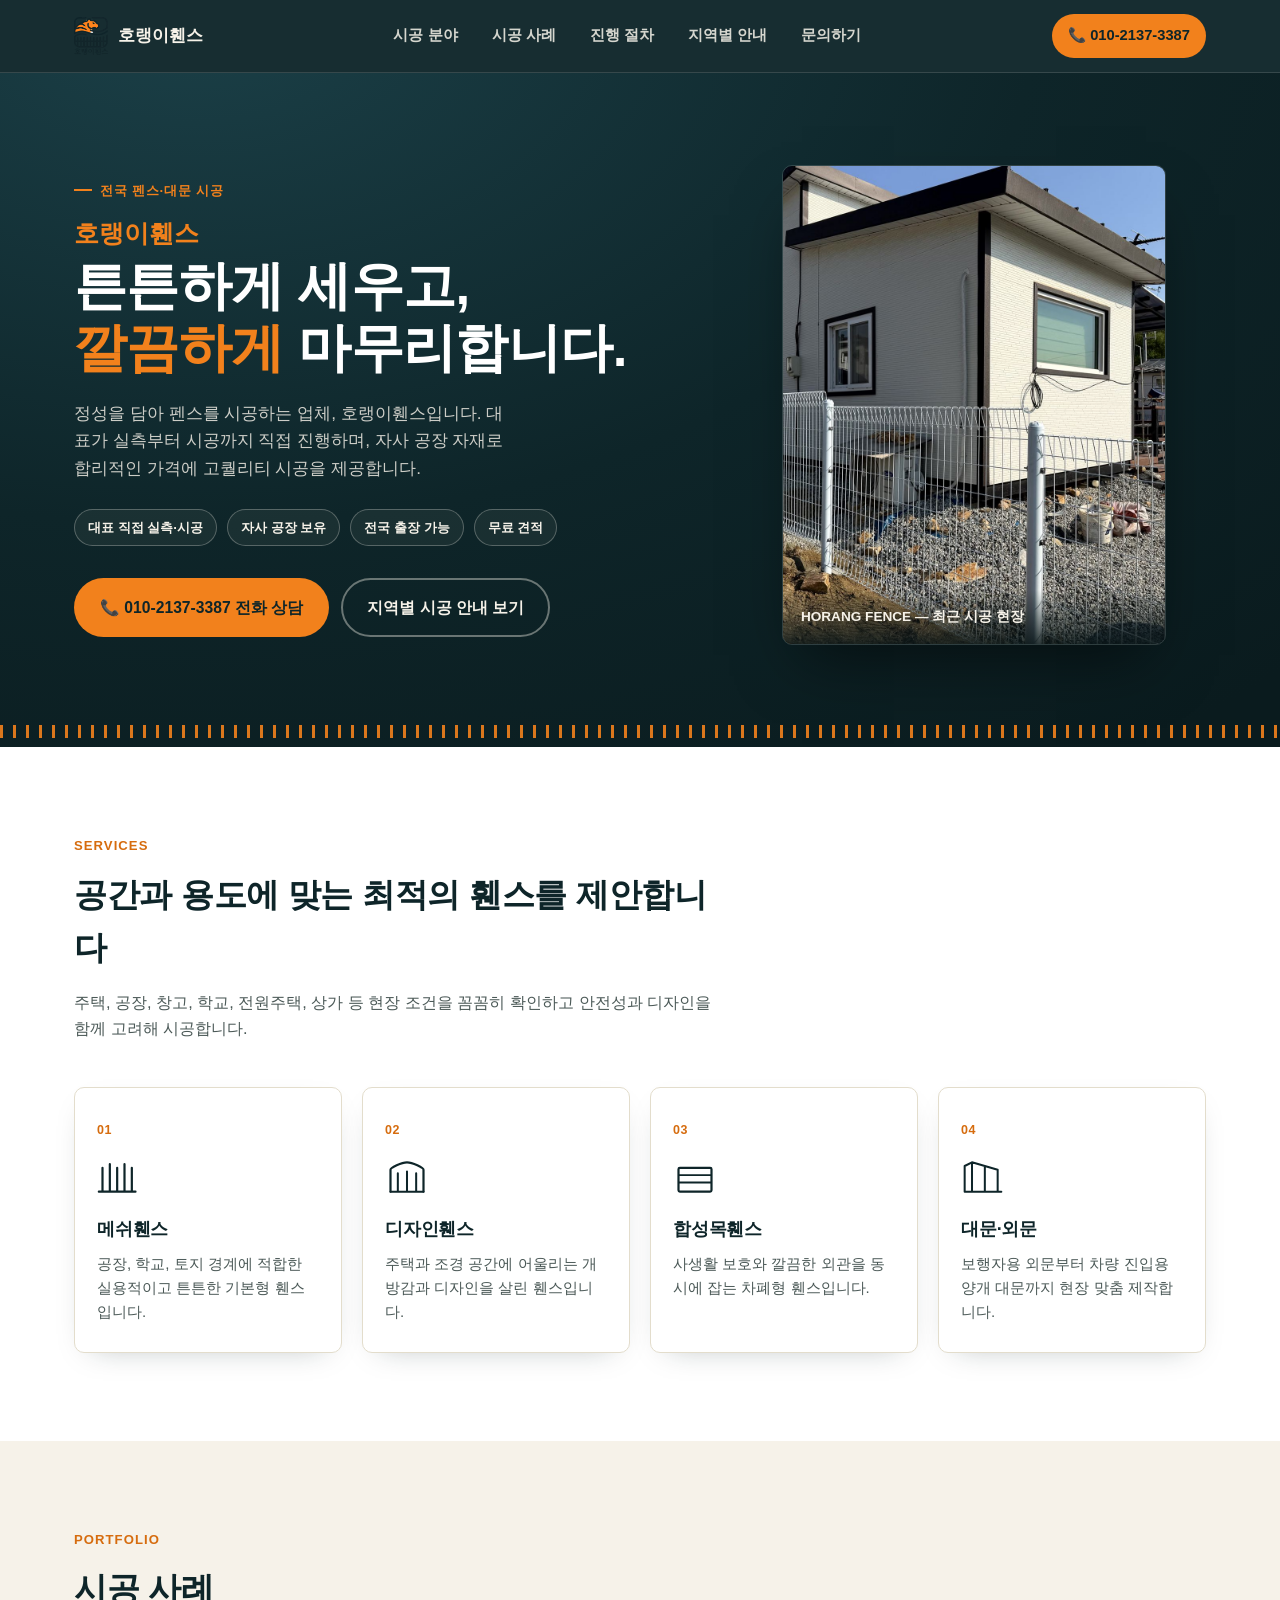
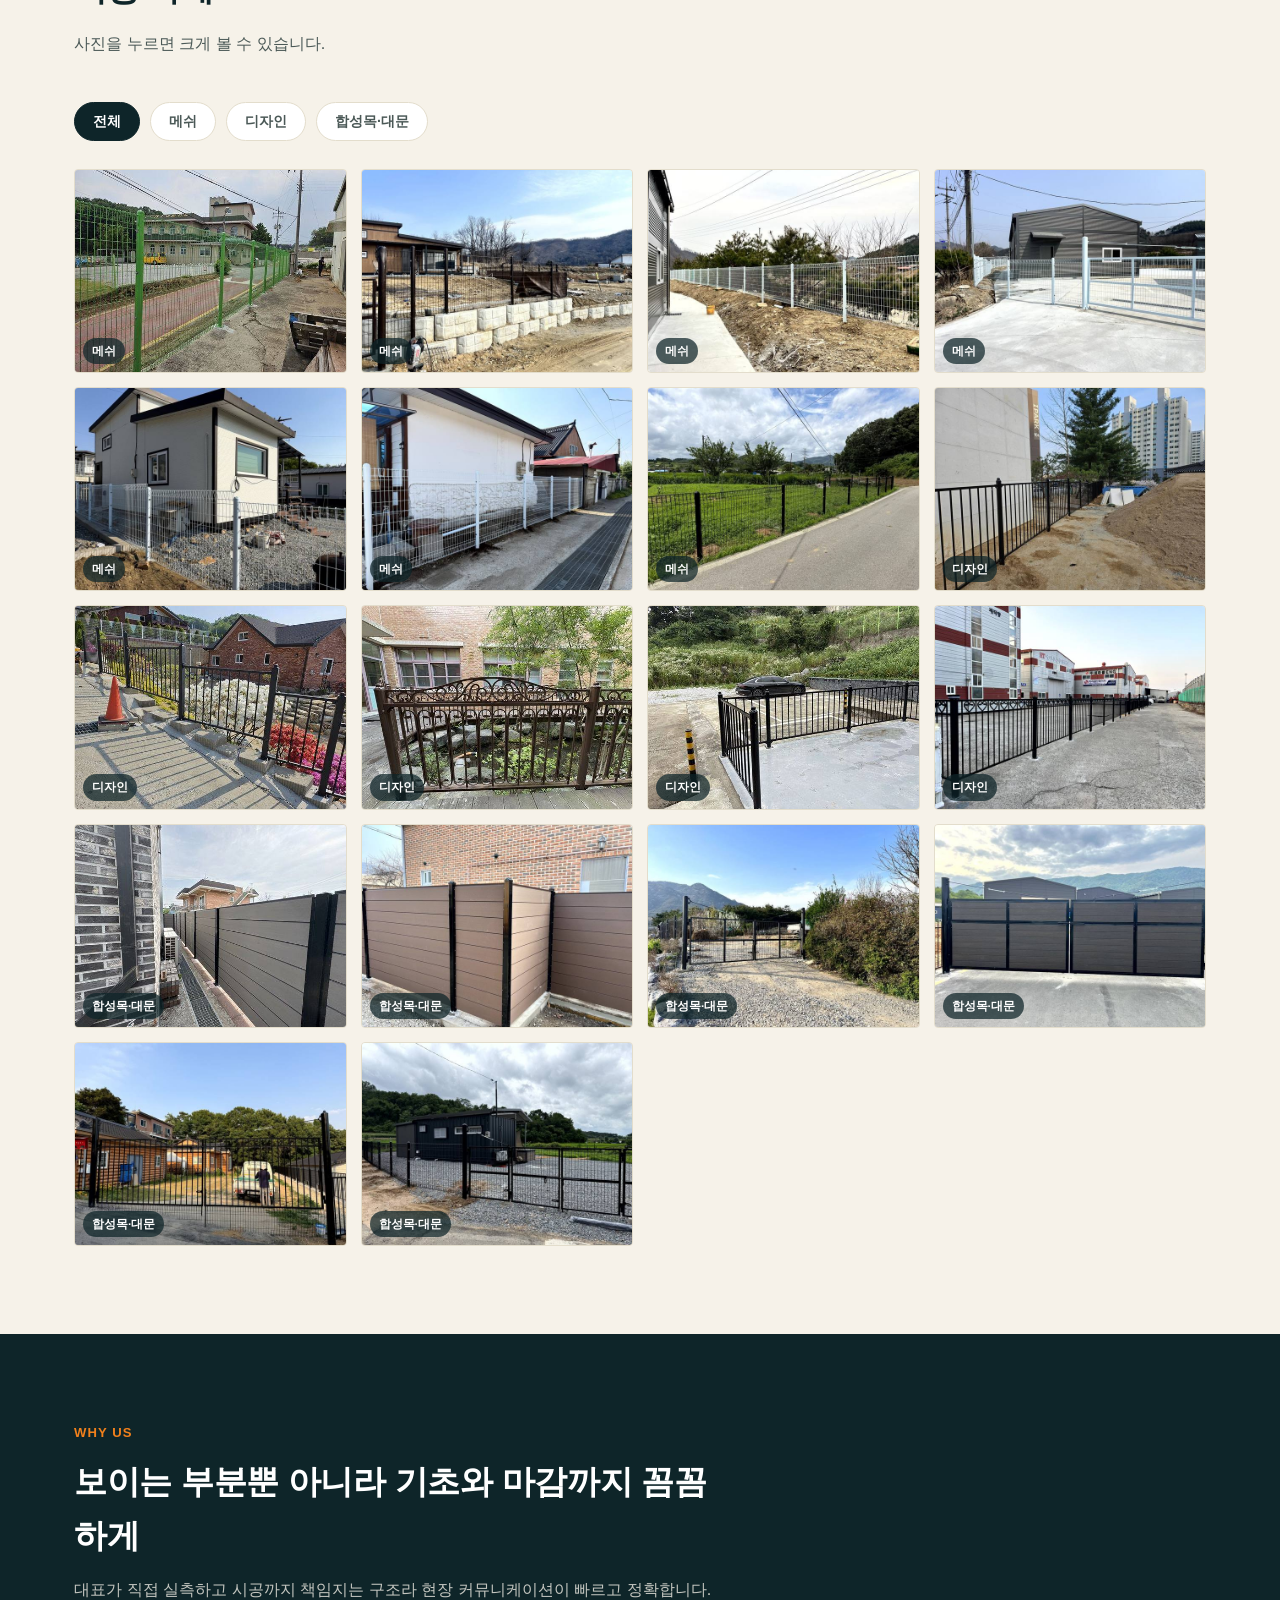
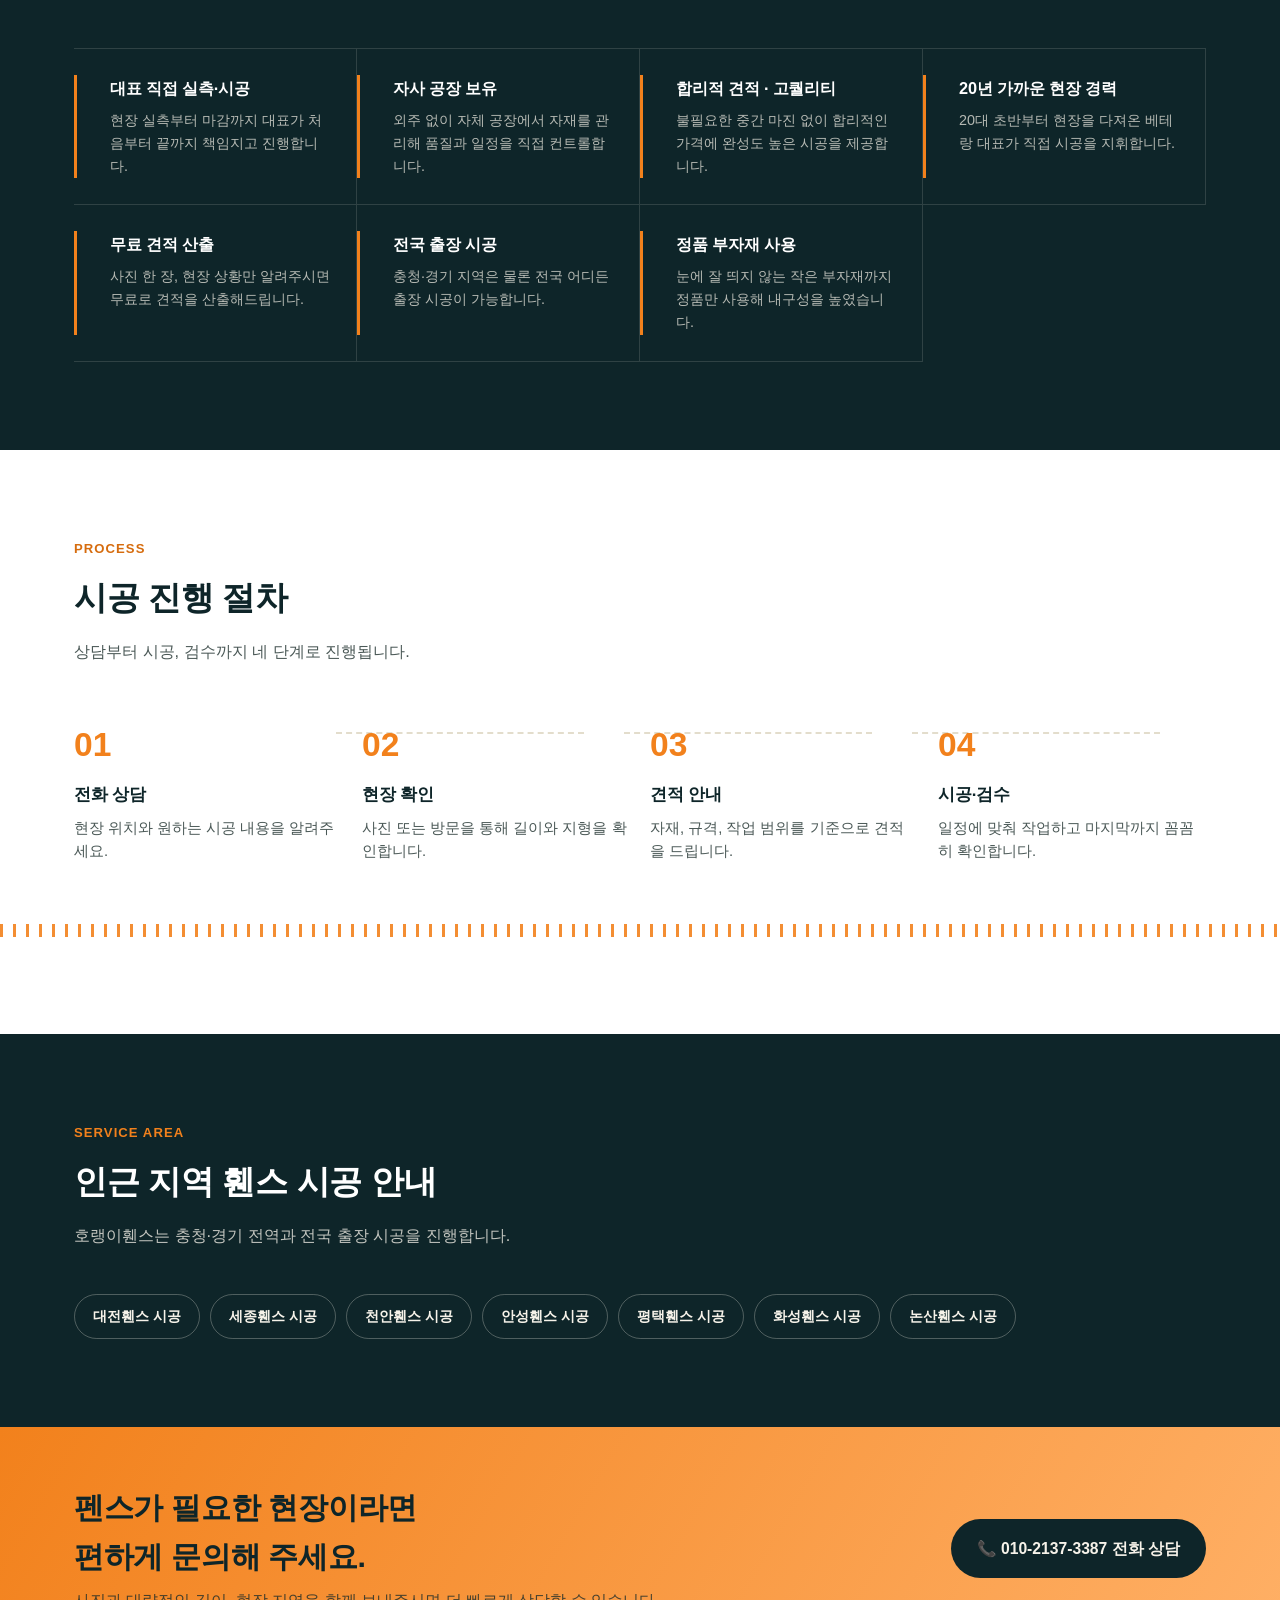
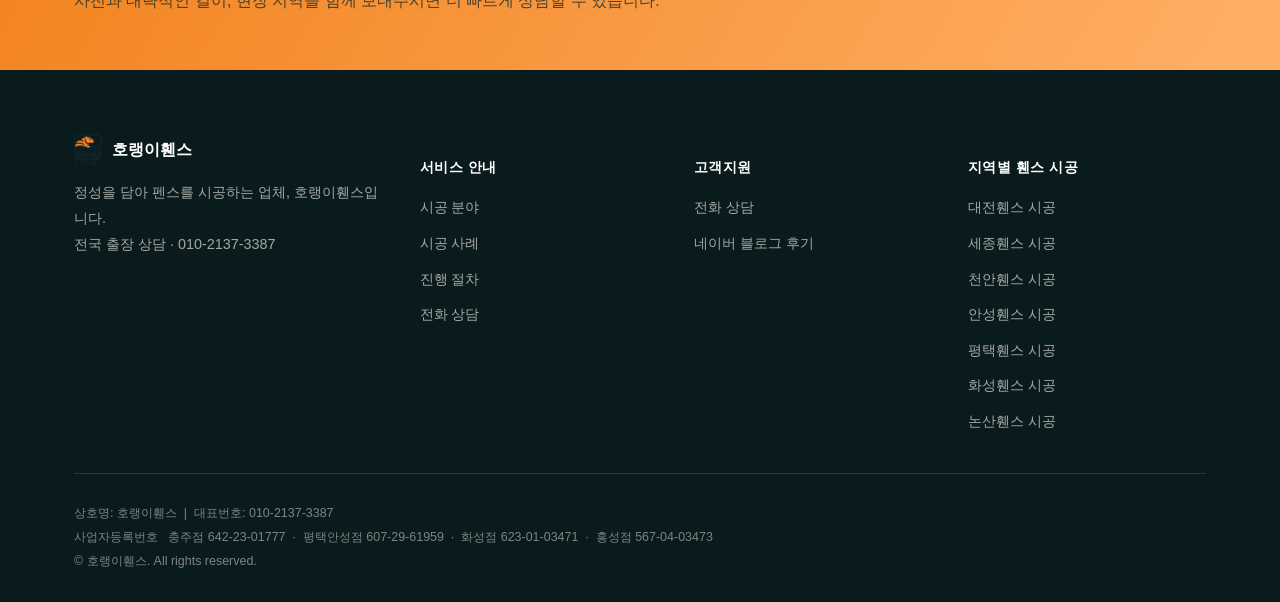
==== commit c01cd069: "Add files via upload" ====
--- a/index.html
+++ b/index.html
@@ -4,14 +4,20 @@
 <meta charset="UTF-8">
 <meta name="viewport" content="width=device-width, initial-scale=1.0">
 <title>호랭이휀스 | 전국 펜스·대문 맞춤 시공 (대전·세종·천안·안성·평택·화성·논산)</title>
-<meta name="description" content="호랭이휀스은 대표가 실측부터 시공까지 직접 진행하는 전국 펜스·대문 시공 업체입니다. 대전휀스, 세종휀스, 천안휀스, 안성휀스, 평택휀스, 화성휀스, 논산휀스 등 지역별 무료 견적을 받아보세요.">
+<meta name="description" content="호랭이휀스는 대표가 실측부터 시공까지 직접 진행하는 전국 펜스·대문 시공 업체입니다. 대전휀스, 세종휀스, 천안휀스, 안성휀스, 평택휀스, 화성휀스, 논산휀스 등 지역별 무료 견적을 받아보세요.">
 <meta name="keywords" content="대전휀스,세종휀스,천안휀스,안성휀스,평택휀스,화성휀스,논산휀스,펜스시공,메쉬휀스,디자인휀스,합성목휀스,대문시공">
-<link rel="canonical" href="index.html">
+<link rel="icon" href="favicon.ico" sizes="any">
+<link rel="icon" type="image/png" href="favicon.png" sizes="512x512">
+<link rel="apple-touch-icon" href="favicon.png">
+<link rel="canonical" href="https://horangfence.wngkgus.workers.dev/">
 <meta property="og:type" content="website">
 <meta property="og:title" content="호랭이휀스 | 전국 펜스·대문 맞춤 시공 (대전·세종·천안·안성·평택·화성·논산)">
-<meta property="og:description" content="호랭이휀스은 대표가 실측부터 시공까지 직접 진행하는 전국 펜스·대문 시공 업체입니다. 대전휀스, 세종휀스, 천안휀스, 안성휀스, 평택휀스, 화성휀스, 논산휀스 등 지역별 무료 견적을 받아보세요.">
-<meta property="og:image" content="assets/work/work-01.jpg">
+<meta property="og:description" content="호랭이휀스는 대표가 실측부터 시공까지 직접 진행하는 전국 펜스·대문 시공 업체입니다. 대전휀스, 세종휀스, 천안휀스, 안성휀스, 평택휀스, 화성휀스, 논산휀스 등 지역별 무료 견적을 받아보세요.">
+<meta property="og:image" content="https://horangfence.wngkgus.workers.dev/assets/work/work-01.jpg">
+<meta property="og:url" content="https://horangfence.wngkgus.workers.dev/">
+<meta property="og:site_name" content="호랭이휀스">
 <meta property="og:locale" content="ko_KR">
+<meta name="application-name" content="호랭이휀스">
 <meta name="theme-color" content="#0E2529">
 <link rel="stylesheet" href="css/style.css">
 <script type="application/ld+json">
@@ -19,10 +25,18 @@
   "@context": "https://schema.org",
   "@type": "HomeAndConstructionBusiness",
   "name": "호랭이휀스",
-  "image": "assets/logo.png",
+  "image": "https://horangfence.wngkgus.workers.dev/assets/logo.png",
   "telephone": "010-2137-3387",
   "areaServed": "전국",
-  "url": "index.html"
+  "url": "https://horangfence.wngkgus.workers.dev/"
+}
+</script>
+<script type="application/ld+json">
+{
+  "@context": "https://schema.org",
+  "@type": "WebSite",
+  "name": "호랭이휀스",
+  "url": "https://horangfence.wngkgus.workers.dev/"
 }
 </script>
 </head>
@@ -46,8 +60,8 @@
 <div class="hero">
   <div class="container hero-inner">
     <div>
-      <span class="eyebrow">Horang Fence · 전국 펜스·대문 시공</span>
-      <h1>튼튼하게 세우고,<br><em>깔끔하게</em> 마무리합니다.</h1>
+      <span class="eyebrow">전국 펜스·대문 시공</span>
+      <h1><span class="hero-brand">호랭이휀스</span>튼튼하게 세우고,<br><em>깔끔하게</em> 마무리합니다.</h1>
       <p class="lead">정성을 담아 펜스를 시공하는 업체, 호랭이휀스입니다. 대표가 실측부터 시공까지 직접 진행하며, 자사 공장 자재로 합리적인 가격에 고퀄리티 시공을 제공합니다.</p>
       <div class="hero-badges">
         <span class="badge">대표 직접 실측·시공</span>
@@ -267,7 +281,7 @@
     <div class="section-head">
       <span class="kicker">Service Area</span>
       <h2>인근 지역 휀스 시공 안내</h2>
-      <p>호랭이휀스은 충청·경기 전역과 전국 출장 시공을 진행합니다.</p>
+      <p>호랭이휀스는 충청·경기 전역과 전국 출장 시공을 진행합니다.</p>
     </div>
     <div class="related-cities">
         <a class="" href="daejeon.html">대전휀스 시공</a>
--- a/css/style.css
+++ b/css/style.css
@@ -126,6 +126,13 @@
   font-size: clamp(2.1rem, 4.2vw, 3.3rem);
   line-height:1.18;
   color:#fff;
+}
+.hero-brand{
+  display:block;
+  margin-bottom:.25em;
+  color:var(--orange);
+  font-size:.48em;
+  letter-spacing:0;
 }
 .hero h1 em{ font-style:normal; color: var(--orange); }
 .hero p.lead{
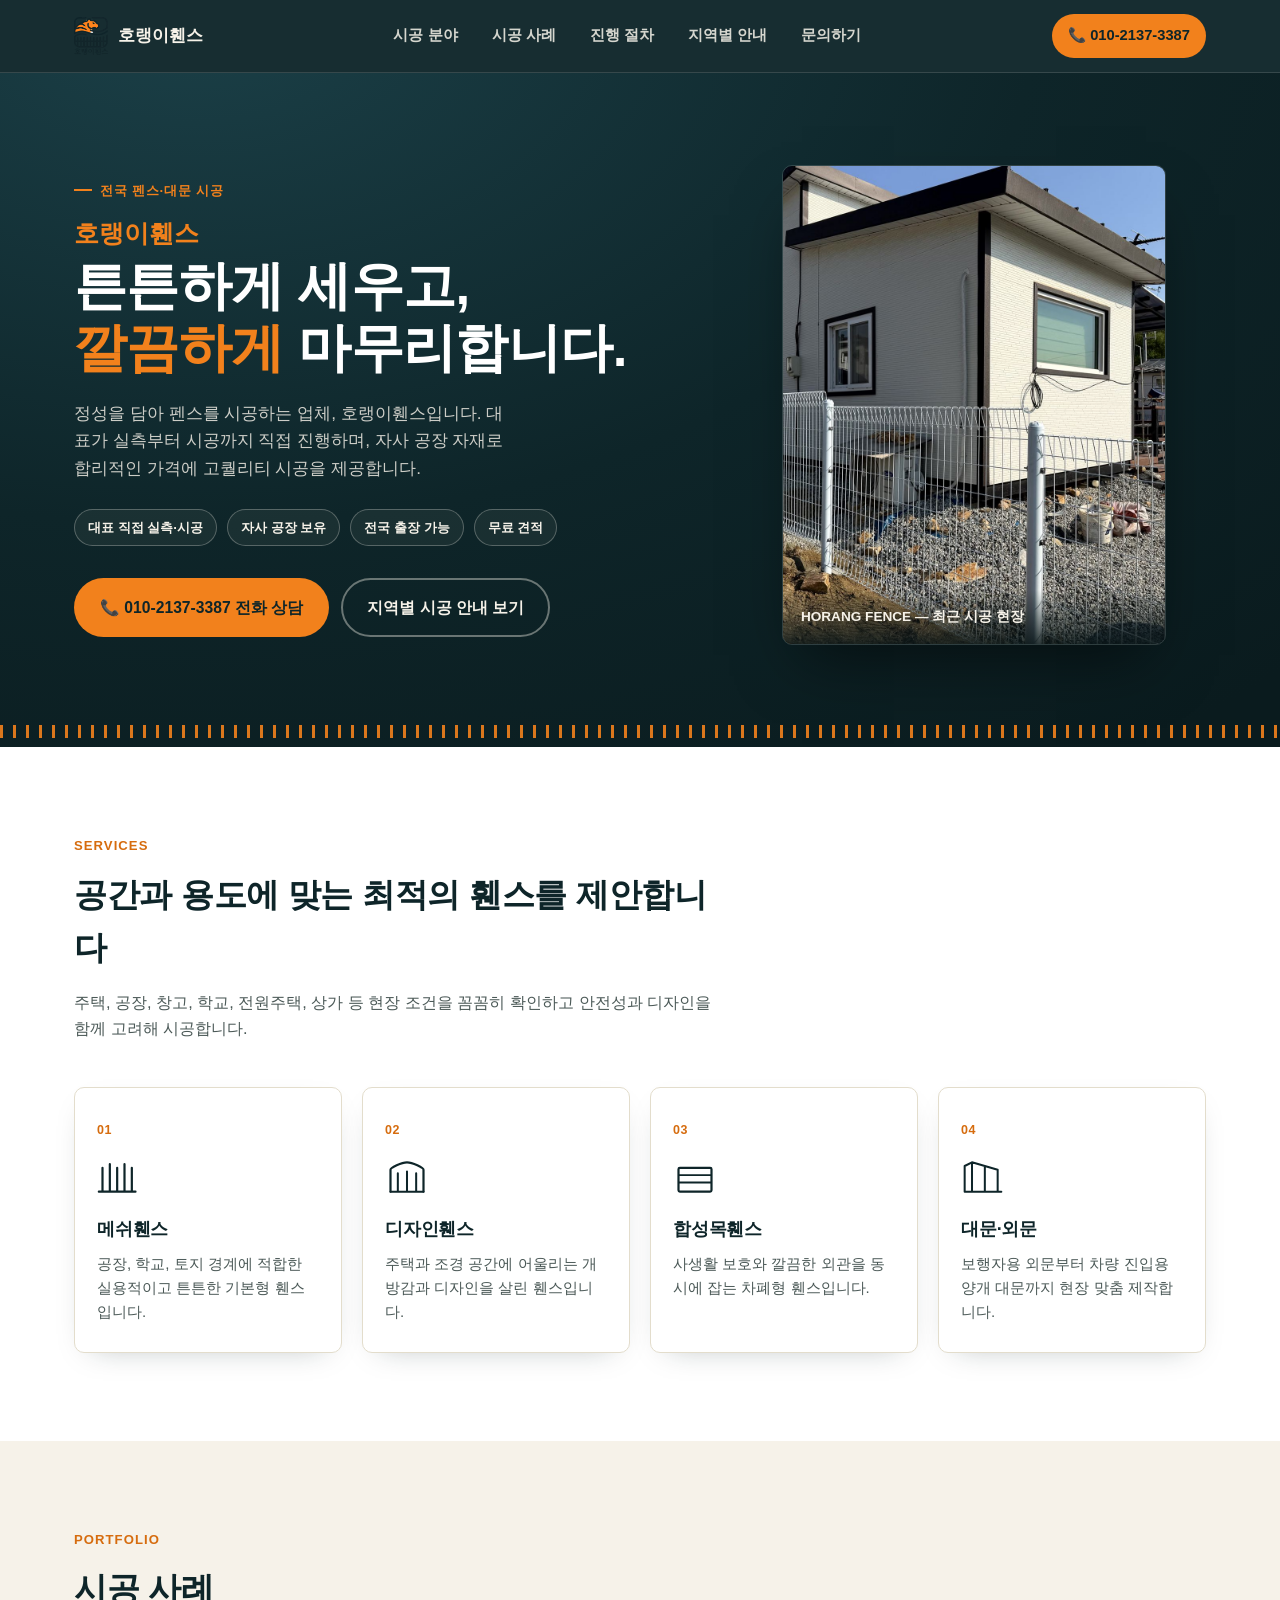
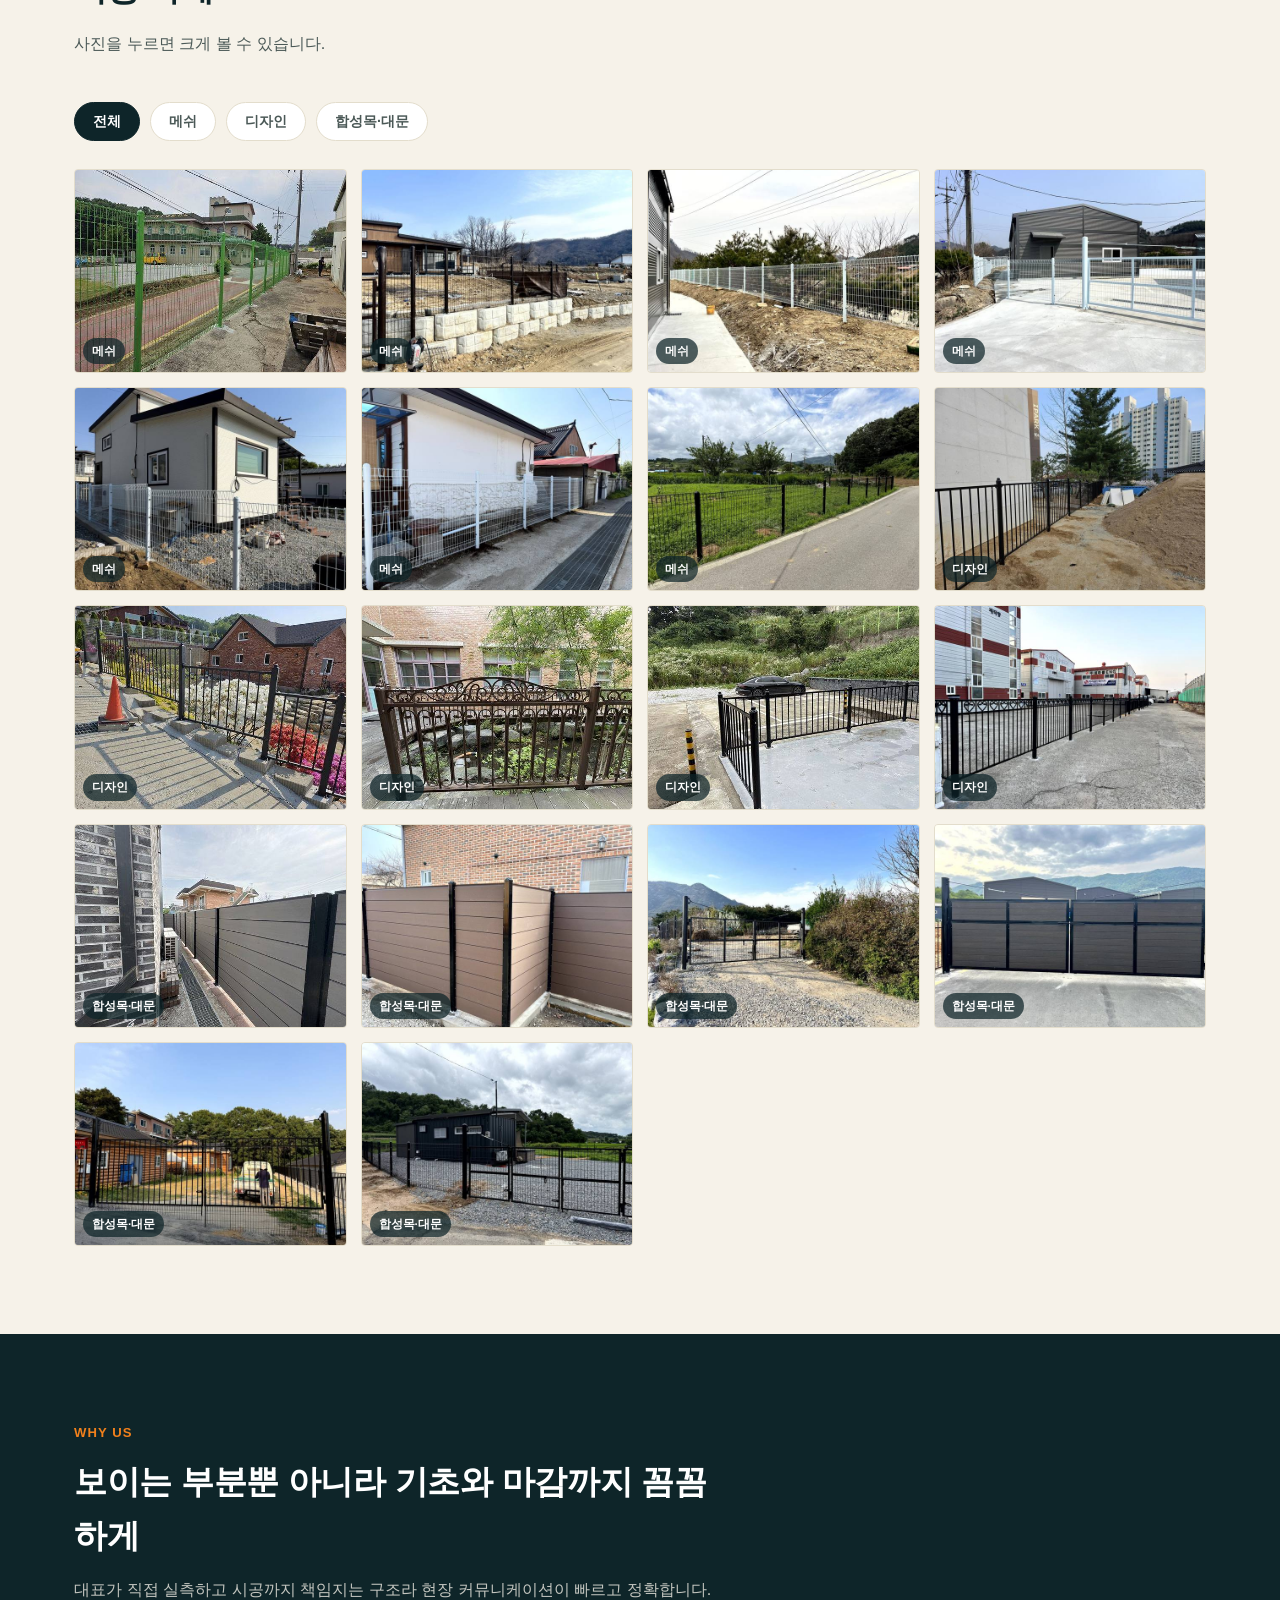
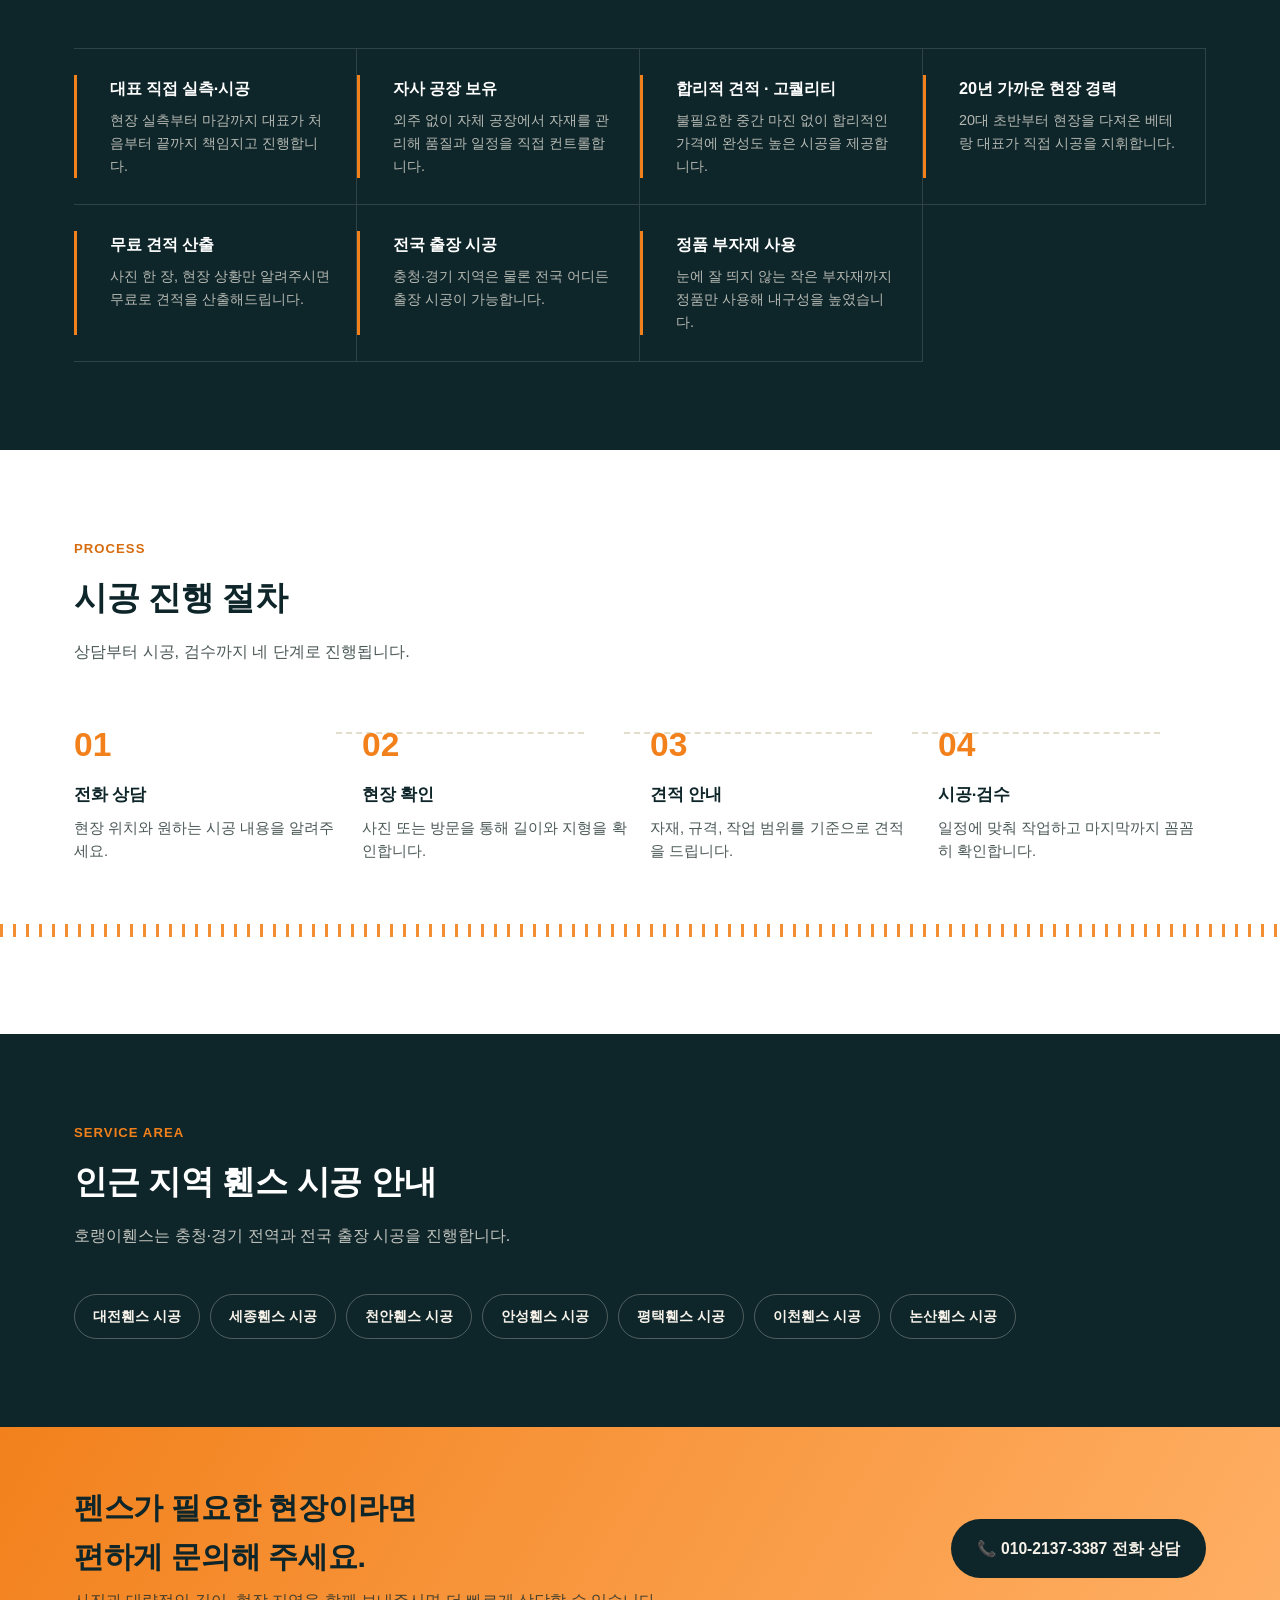
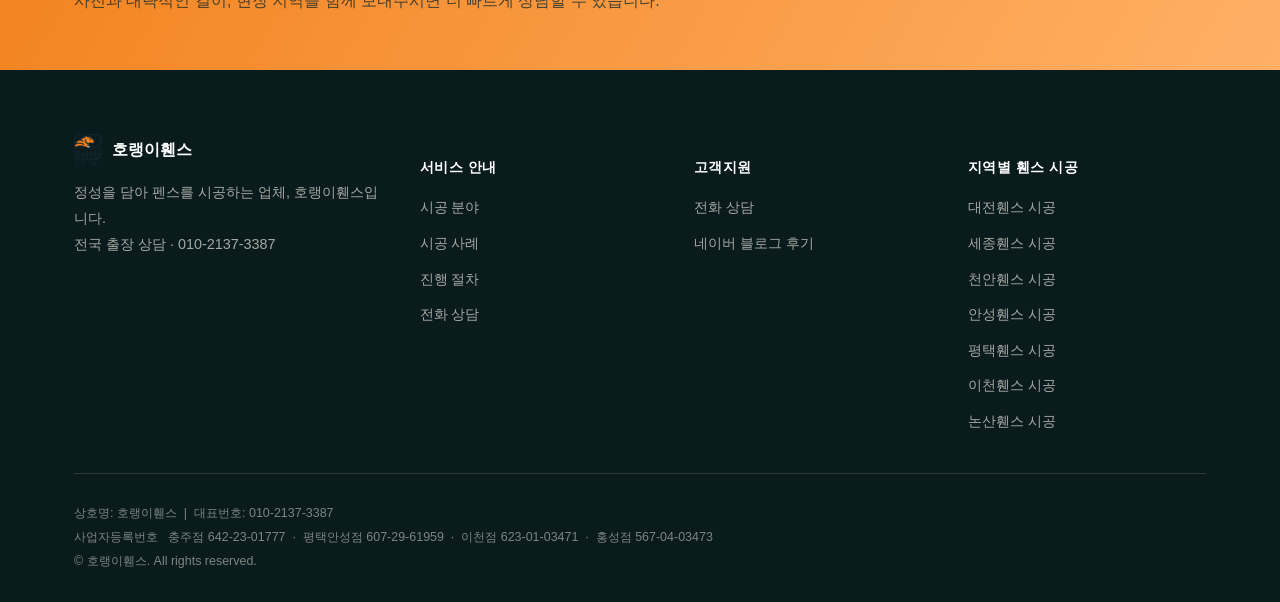
==== commit 4ac71ffc: "Add files via upload" ====
--- a/index.html
+++ b/index.html
@@ -3,16 +3,16 @@
 <head>
 <meta charset="UTF-8">
 <meta name="viewport" content="width=device-width, initial-scale=1.0">
-<title>호랭이휀스 | 전국 펜스·대문 맞춤 시공 (대전·세종·천안·안성·평택·화성·논산)</title>
-<meta name="description" content="호랭이휀스는 대표가 실측부터 시공까지 직접 진행하는 전국 펜스·대문 시공 업체입니다. 대전휀스, 세종휀스, 천안휀스, 안성휀스, 평택휀스, 화성휀스, 논산휀스 등 지역별 무료 견적을 받아보세요.">
-<meta name="keywords" content="대전휀스,세종휀스,천안휀스,안성휀스,평택휀스,화성휀스,논산휀스,펜스시공,메쉬휀스,디자인휀스,합성목휀스,대문시공">
+<title>호랭이휀스 | 전국 펜스·대문 맞춤 시공 (대전·세종·천안·안성·평택·이천·양평·논산)</title>
+<meta name="description" content="호랭이휀스는 대표가 실측부터 시공까지 직접 진행하는 전국 펜스·대문 시공 업체입니다. 대전휀스, 세종휀스, 천안휀스, 안성휀스, 평택휀스, 이천휀스, 양평휀스, 논산휀스 등 지역별 무료 견적을 받아보세요.">
+<meta name="keywords" content="대전휀스,세종휀스,천안휀스,안성휀스,평택휀스,이천휀스,이천펜스,이천휀스시공,양평휀스,양평펜스,양평휀스시공,논산휀스,펜스시공,메쉬휀스,디자인휀스,합성목휀스,대문시공">
 <link rel="icon" href="favicon.ico" sizes="any">
 <link rel="icon" type="image/png" href="favicon.png" sizes="512x512">
 <link rel="apple-touch-icon" href="favicon.png">
 <link rel="canonical" href="https://horangfence.wngkgus.workers.dev/">
 <meta property="og:type" content="website">
-<meta property="og:title" content="호랭이휀스 | 전국 펜스·대문 맞춤 시공 (대전·세종·천안·안성·평택·화성·논산)">
-<meta property="og:description" content="호랭이휀스는 대표가 실측부터 시공까지 직접 진행하는 전국 펜스·대문 시공 업체입니다. 대전휀스, 세종휀스, 천안휀스, 안성휀스, 평택휀스, 화성휀스, 논산휀스 등 지역별 무료 견적을 받아보세요.">
+<meta property="og:title" content="호랭이휀스 | 전국 펜스·대문 맞춤 시공 (대전·세종·천안·안성·평택·이천·양평·논산)">
+<meta property="og:description" content="호랭이휀스는 대표가 실측부터 시공까지 직접 진행하는 전국 펜스·대문 시공 업체입니다. 대전휀스, 세종휀스, 천안휀스, 안성휀스, 평택휀스, 이천휀스, 양평휀스, 논산휀스 등 지역별 무료 견적을 받아보세요.">
 <meta property="og:image" content="https://horangfence.wngkgus.workers.dev/assets/work/work-01.jpg">
 <meta property="og:url" content="https://horangfence.wngkgus.workers.dev/">
 <meta property="og:site_name" content="호랭이휀스">
@@ -289,7 +289,7 @@
         <a class="" href="cheonan.html">천안휀스 시공</a>
         <a class="" href="anseong.html">안성휀스 시공</a>
         <a class="" href="pyeongtaek.html">평택휀스 시공</a>
-        <a class="" href="hwaseong.html">화성휀스 시공</a>
+        <a class="" href="icheon.html">이천휀스 시공</a>
         <a class="" href="nonsan.html">논산휀스 시공</a>
         
     </div>
@@ -335,7 +335,7 @@
         <li><a href="cheonan.html">천안휀스 시공</a></li>
         <li><a href="anseong.html">안성휀스 시공</a></li>
         <li><a href="pyeongtaek.html">평택휀스 시공</a></li>
-        <li><a href="hwaseong.html">화성휀스 시공</a></li>
+        <li><a href="icheon.html">이천휀스 시공</a></li>
         <li><a href="nonsan.html">논산휀스 시공</a></li>
         </ul>
       </div>
@@ -345,7 +345,7 @@
         상호명: 호랭이휀스 &nbsp;|&nbsp; 대표번호: 010-2137-3387<br>
         사업자등록번호 &nbsp; 충주점 642-23-01777 &nbsp;·&nbsp;
         평택안성점 607-29-61959 &nbsp;·&nbsp;
-        화성점 623-01-03471 &nbsp;·&nbsp;
+        이천점 623-01-03471 &nbsp;·&nbsp;
         홍성점 567-04-03473<br>
         © 호랭이휀스. All rights reserved.
       </div>
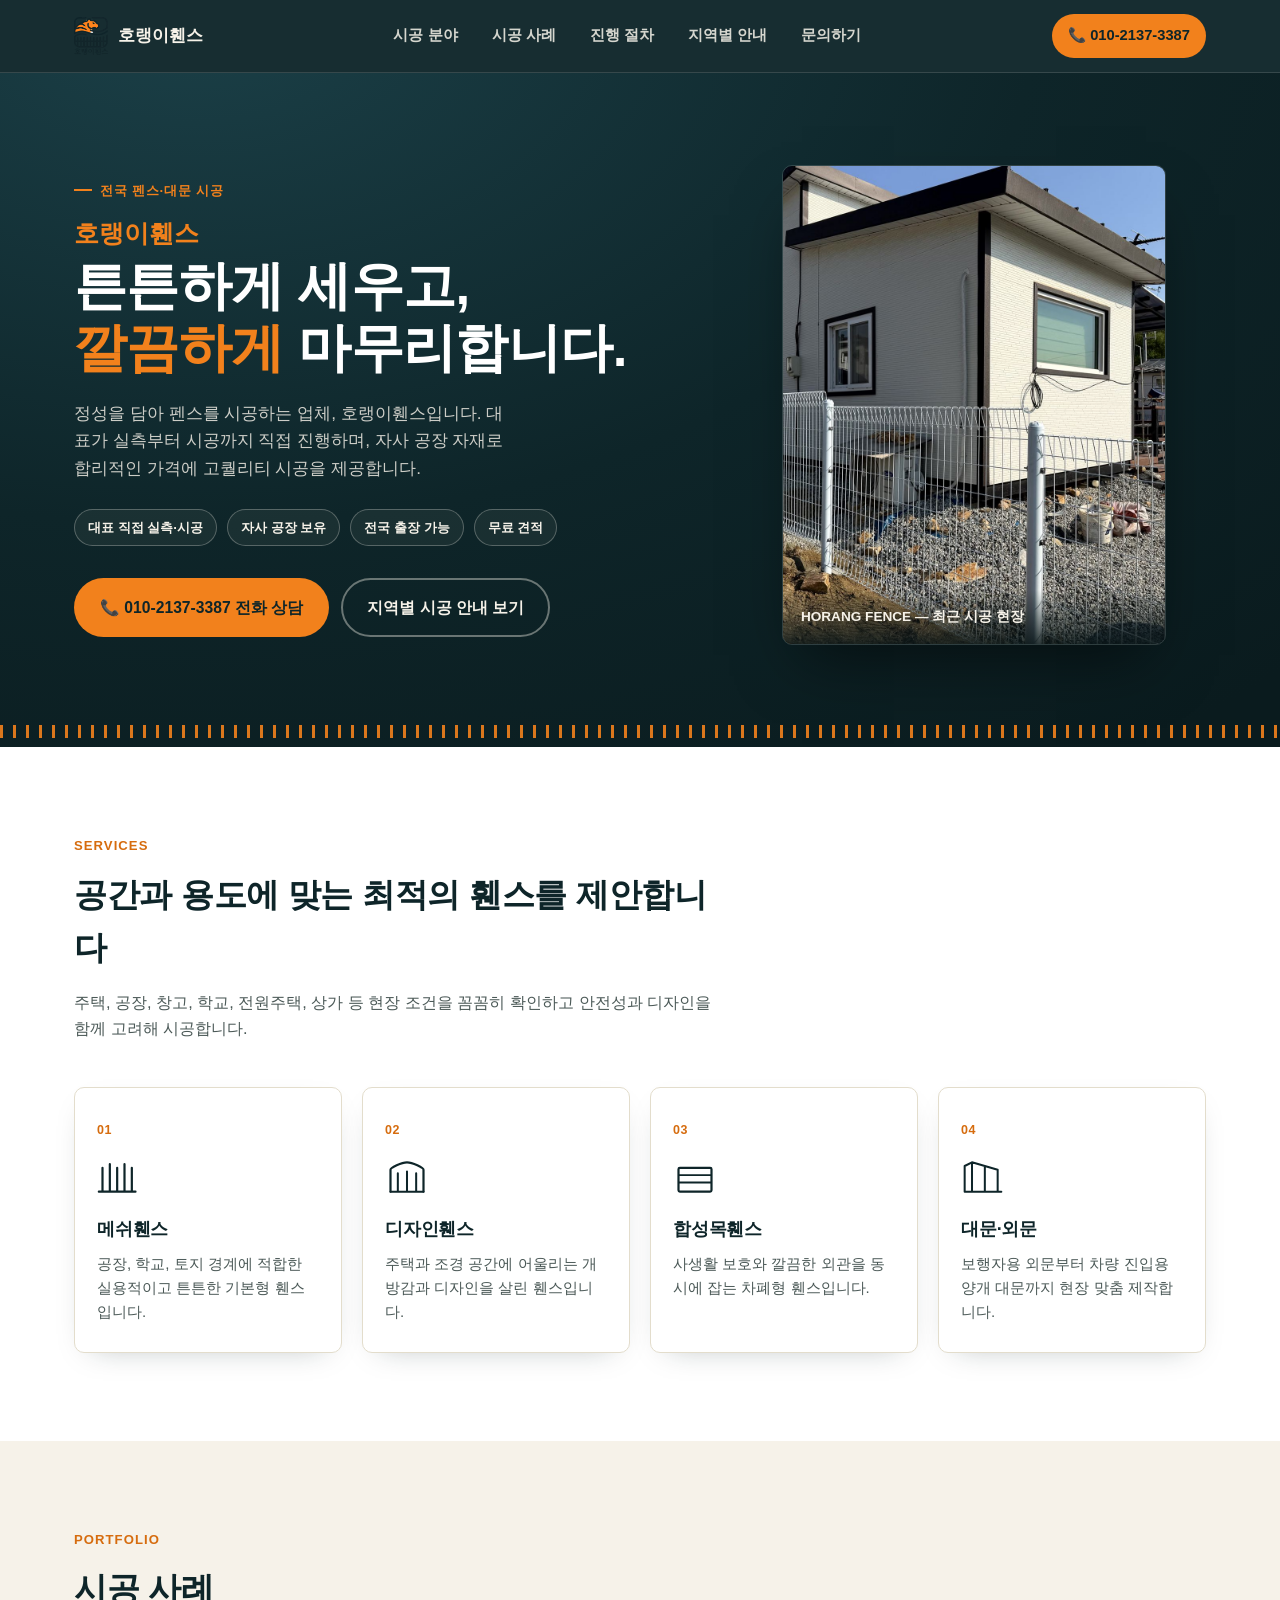
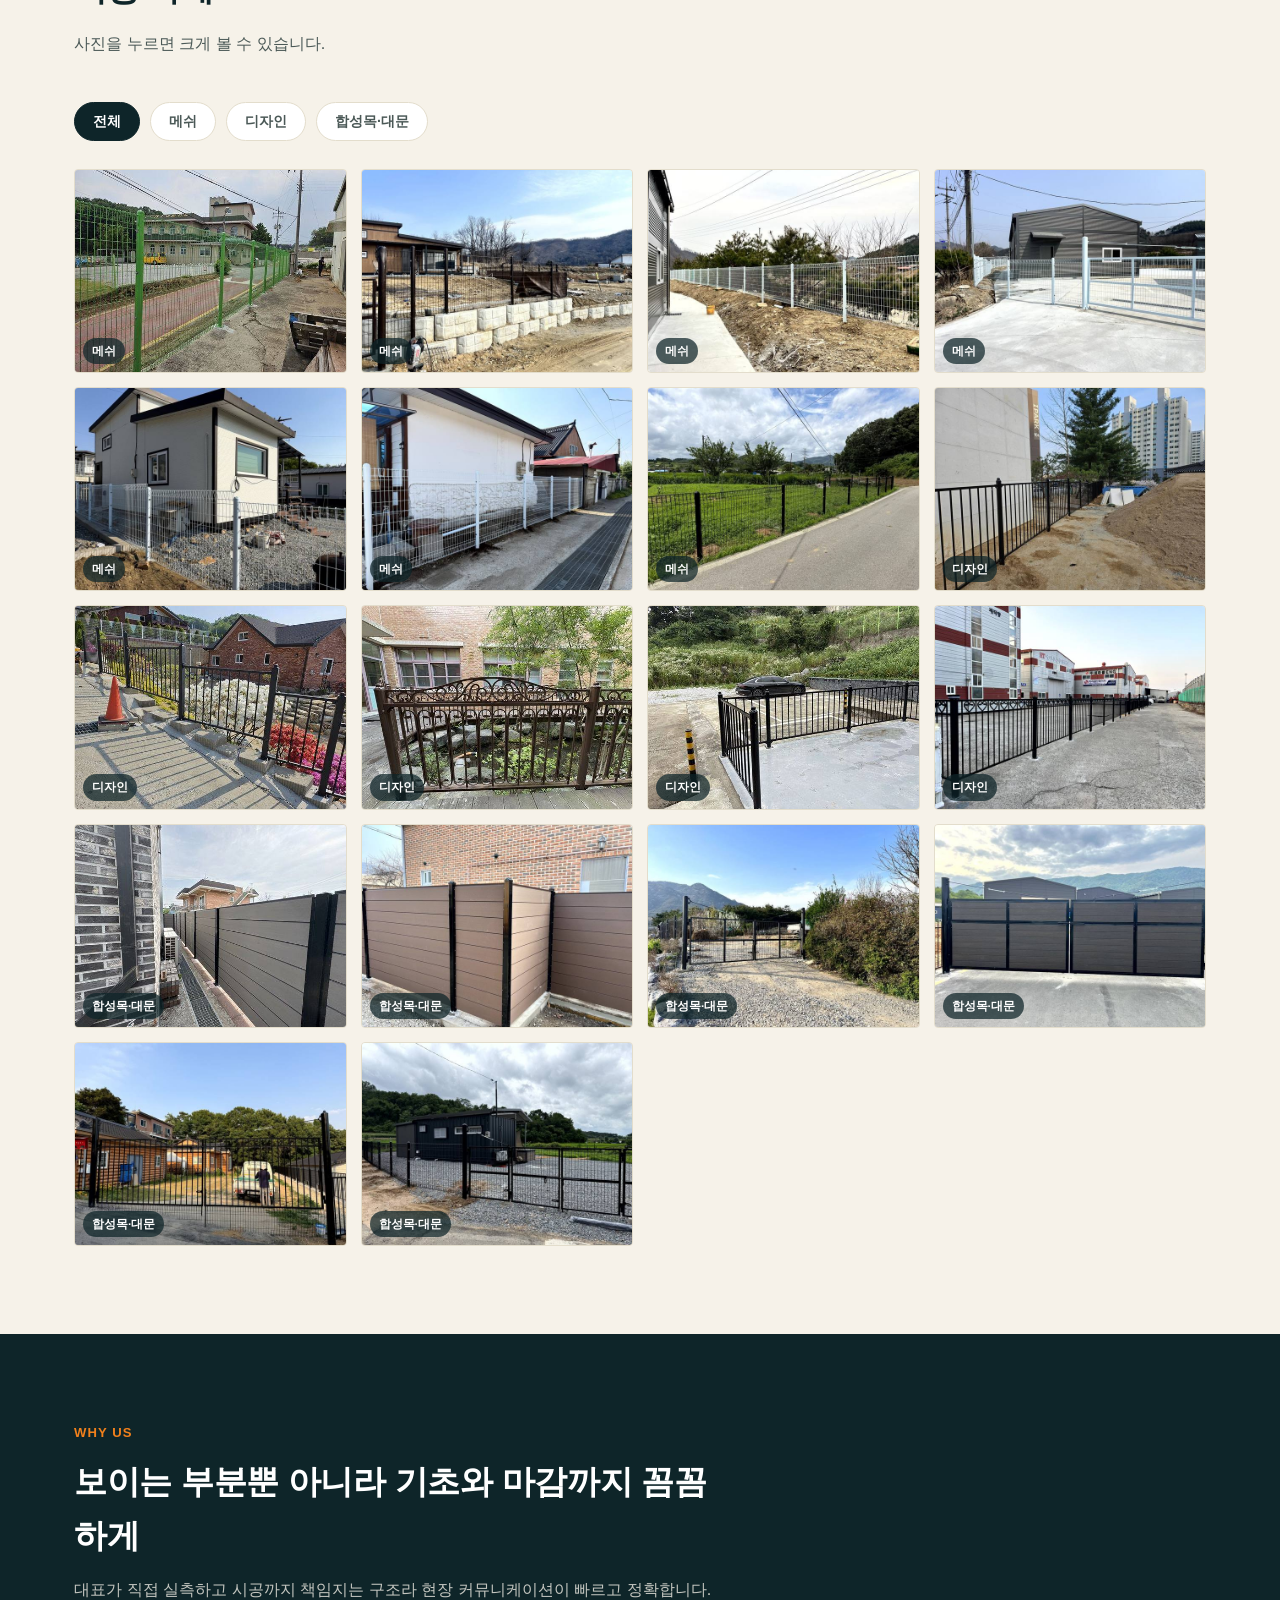
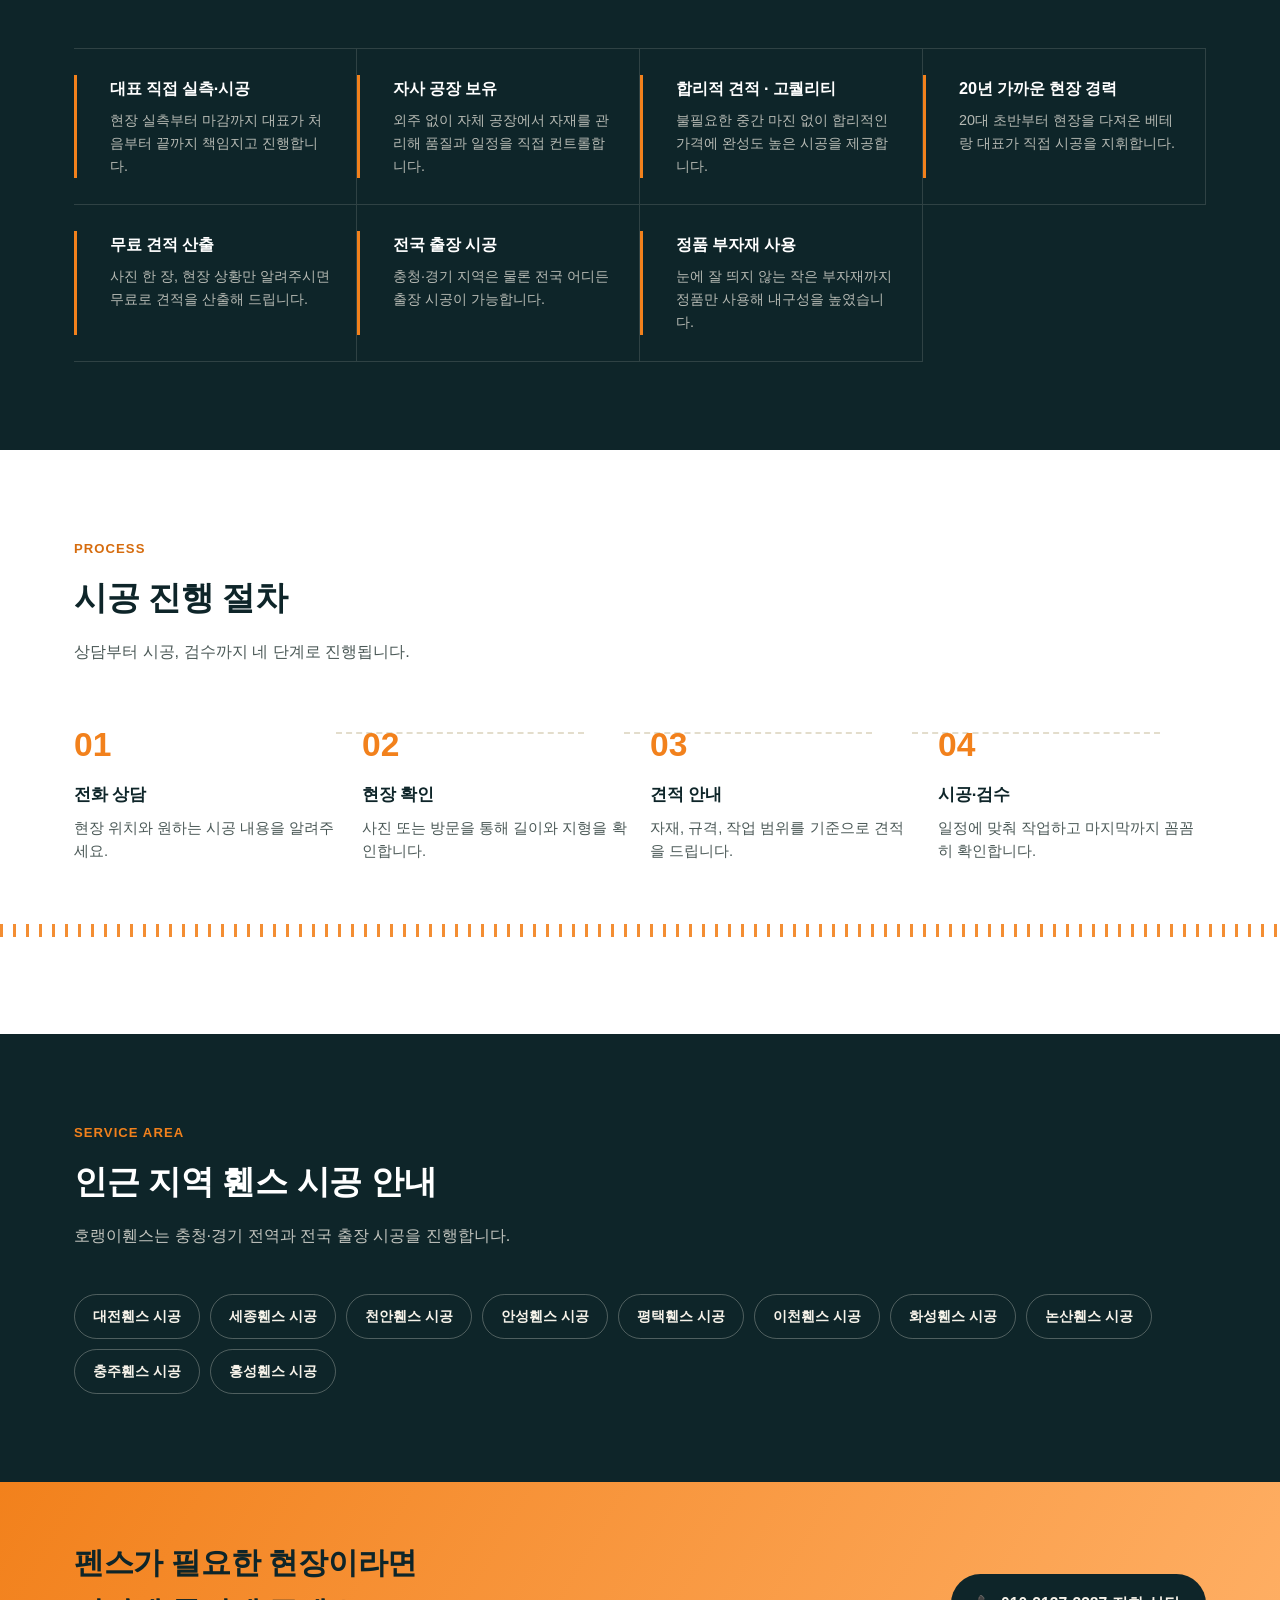
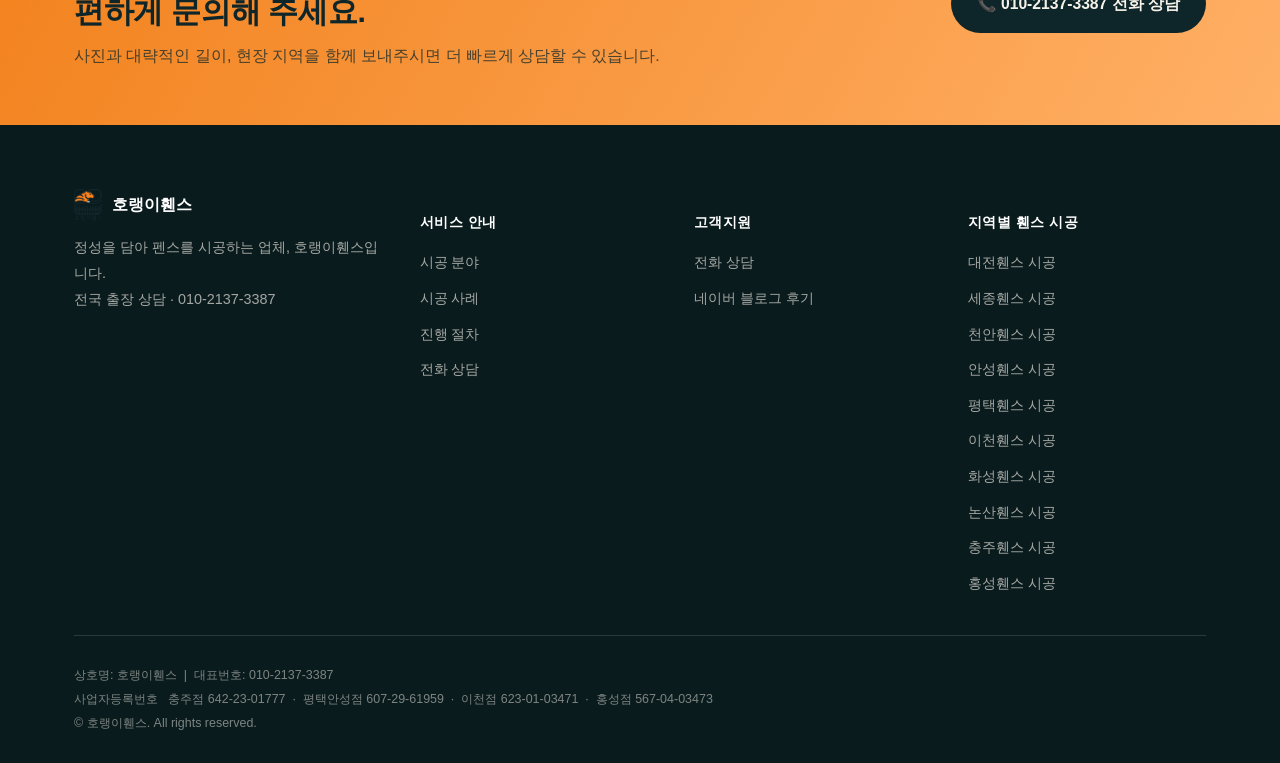
==== commit a4735b45: "Add Chungju and Hongseong landing pages" ====
--- a/index.html
+++ b/index.html
@@ -3,16 +3,16 @@
 <head>
 <meta charset="UTF-8">
 <meta name="viewport" content="width=device-width, initial-scale=1.0">
-<title>호랭이휀스 | 전국 펜스·대문 맞춤 시공 (대전·세종·천안·안성·평택·이천·양평·논산)</title>
-<meta name="description" content="호랭이휀스는 대표가 실측부터 시공까지 직접 진행하는 전국 펜스·대문 시공 업체입니다. 대전휀스, 세종휀스, 천안휀스, 안성휀스, 평택휀스, 이천휀스, 양평휀스, 논산휀스 등 지역별 무료 견적을 받아보세요.">
+  <title>호랭이휀스 | 전국 펜스·대문 맞춤 시공</title>
+  <meta name="description" content="호랭이휀스는 대표가 실측부터 시공까지 직접 진행하는 전국 펜스·대문 시공 전문업체입니다. 지역별 무료 견적을 받아보세요.">
 <meta name="keywords" content="대전휀스,세종휀스,천안휀스,안성휀스,평택휀스,이천휀스,이천펜스,이천휀스시공,양평휀스,양평펜스,양평휀스시공,논산휀스,펜스시공,메쉬휀스,디자인휀스,합성목휀스,대문시공">
 <link rel="icon" href="favicon.ico" sizes="any">
 <link rel="icon" type="image/png" href="favicon.png" sizes="512x512">
 <link rel="apple-touch-icon" href="favicon.png">
 <link rel="canonical" href="https://horangfence.wngkgus.workers.dev/">
 <meta property="og:type" content="website">
-<meta property="og:title" content="호랭이휀스 | 전국 펜스·대문 맞춤 시공 (대전·세종·천안·안성·평택·이천·양평·논산)">
-<meta property="og:description" content="호랭이휀스는 대표가 실측부터 시공까지 직접 진행하는 전국 펜스·대문 시공 업체입니다. 대전휀스, 세종휀스, 천안휀스, 안성휀스, 평택휀스, 이천휀스, 양평휀스, 논산휀스 등 지역별 무료 견적을 받아보세요.">
+  <meta property="og:title" content="호랭이휀스 | 전국 펜스·대문 맞춤 시공">
+  <meta property="og:description" content="호랭이휀스는 대표가 실측부터 시공까지 직접 진행하는 전국 펜스·대문 시공 전문업체입니다. 지역별 무료 견적을 받아보세요.">
 <meta property="og:image" content="https://horangfence.wngkgus.workers.dev/assets/work/work-01.jpg">
 <meta property="og:url" content="https://horangfence.wngkgus.workers.dev/">
 <meta property="og:site_name" content="호랭이휀스">
@@ -231,7 +231,7 @@
       </div>
       <div class="why-item">
         <h4>무료 견적 산출</h4>
-        <p>사진 한 장, 현장 상황만 알려주시면 무료로 견적을 산출해드립니다.</p>
+        <p>사진 한 장, 현장 상황만 알려주시면 무료로 견적을 산출해 드립니다.</p>
       </div>
       <div class="why-item">
         <h4>전국 출장 시공</h4>
@@ -290,15 +290,17 @@
         <a class="" href="anseong.html">안성휀스 시공</a>
         <a class="" href="pyeongtaek.html">평택휀스 시공</a>
         <a class="" href="icheon.html">이천휀스 시공</a>
+        <a class="" href="hwaseong.html">화성휀스 시공</a>
         <a class="" href="nonsan.html">논산휀스 시공</a>
-        
+        <a class="" href="chungju.html">충주휀스 시공</a>
+        <a class="" href="hongseong.html">홍성휀스 시공</a>
     </div>
   </div>
 </section>
 <div class="cta-band">
   <div class="container inner">
     <div>
-      <h2>펜스가 필요한 현장이라면<br>편하게 문의해 주세요.</h2>
+      <h2>펜스가 필요한 현장이라면<br> 편하게 문의해 주세요.</h2>
       <p>사진과 대략적인 길이, 현장 지역을 함께 보내주시면 더 빠르게 상담할 수 있습니다.</p>
     </div>
     <a href="tel:01021373387" class="btn btn-dark">📞 010-2137-3387 전화 상담</a>
@@ -336,7 +338,10 @@
         <li><a href="anseong.html">안성휀스 시공</a></li>
         <li><a href="pyeongtaek.html">평택휀스 시공</a></li>
         <li><a href="icheon.html">이천휀스 시공</a></li>
+        <li><a href="hwaseong.html">화성휀스 시공</a></li>
         <li><a href="nonsan.html">논산휀스 시공</a></li>
+        <li><a href="chungju.html">충주휀스 시공</a></li>
+        <li><a href="hongseong.html">홍성휀스 시공</a></li>
         </ul>
       </div>
     </div>
